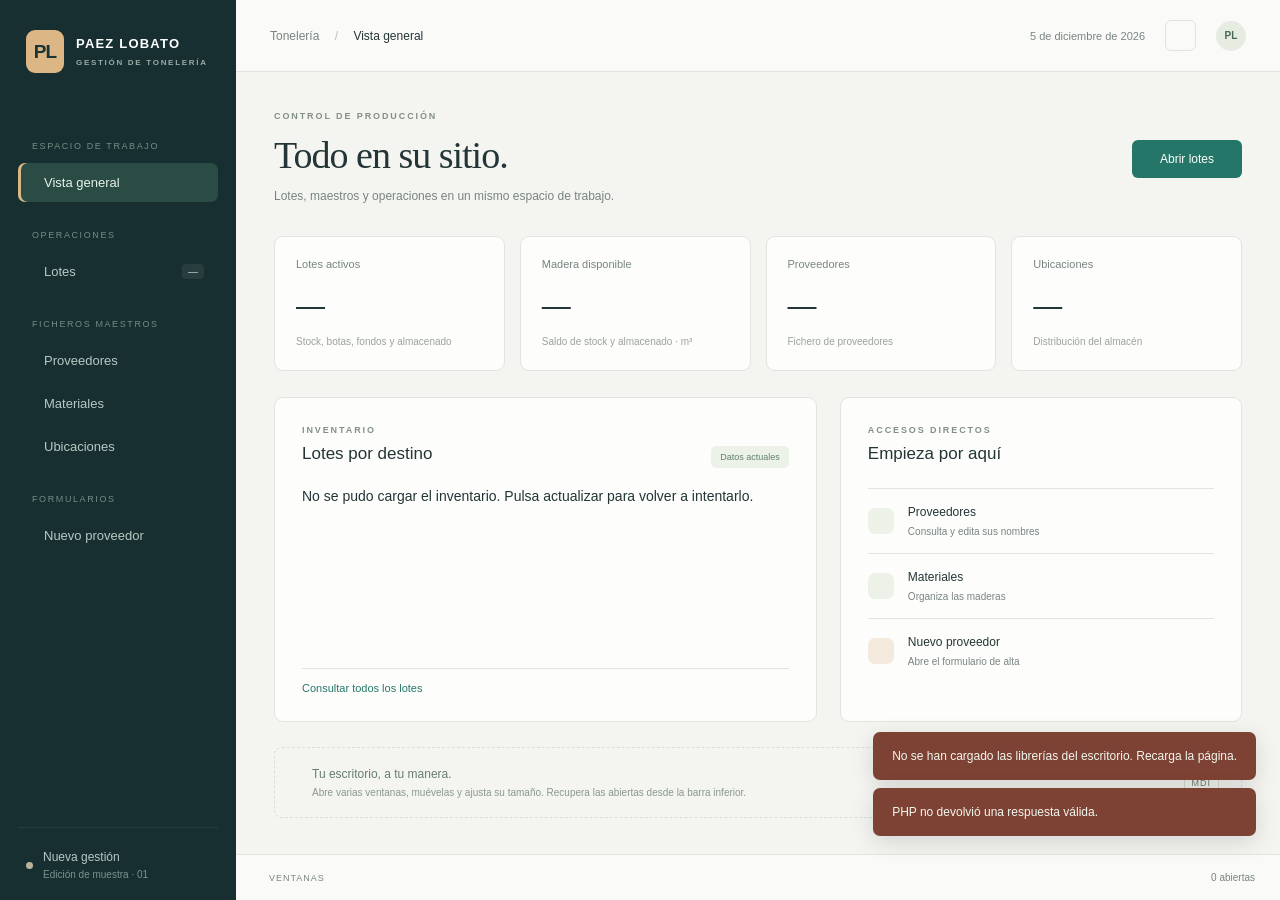
==== gestion/index.html @ 7768acf5 "reestructuracion" ====
<!doctype html>
<html lang="es">
<head>
  <meta charset="utf-8">
  <meta name="viewport" content="width=device-width, initial-scale=1">
  <title>Paez Lobato · Gestión</title>
  <link rel="icon" href="../imagenes/iconos/tonel.png">
  <link rel="stylesheet" href="../static/font/bootstrap-icons.css">
  <link rel="stylesheet" href="../static/css/tabulator.min.css">
  <link rel="stylesheet" href="vendor/jspanel.css">
  <link rel="stylesheet" href="css/gestion.css?v=20261013a">
  <script defer src="../static/js/tabulator.min.js"></script>
  <script defer src="vendor/jspanel.js"></script>
  <script defer src="js/gestion.js?v=20261013a"></script>
</head>
<body>
  <aside class="sidebar" aria-label="Menú de gestión">
    <a class="brand" href="./"><span class="brand-mark">PL</span><span>PAEZ LOBATO<small>GESTIÓN DE TONELERÍA</small></span></a>
    <div class="nav-label">ESPACIO DE TRABAJO</div>
    <button class="nav-item active" data-home><i class="bi bi-grid-1x2"></i> Vista general</button>
    <div class="nav-label">OPERACIONES</div>
    <button class="nav-item" data-table="lotes"><i class="bi bi-box-seam"></i> Lotes <span class="nav-badge" id="nav-lotes">—</span></button>
    <div class="nav-label">FICHEROS MAESTROS</div>
    <button class="nav-item" data-table="proveedores"><i class="bi bi-buildings"></i> Proveedores</button>
    <button class="nav-item" data-table="materiales"><i class="bi bi-layers"></i> Materiales</button>
    <button class="nav-item" data-table="ubicaciones"><i class="bi bi-geo-alt"></i> Ubicaciones</button>
    <div class="nav-label">FORMULARIOS</div>
    <button class="nav-item" data-form="proveedor"><i class="bi bi-plus-circle"></i> Nuevo proveedor</button>
    <div class="sidebar-bottom"><span class="connection-dot"></span><span>Nueva gestión<small>Edición de muestra · 01</small></span><a href="../gestion.html" title="Abrir gestión anterior" aria-label="Abrir gestión anterior"><i class="bi bi-box-arrow-up-right"></i></a></div>
  </aside>
  <div class="app-shell">
    <header class="topbar">
      <div class="breadcrumb">Tonelería <span>/</span> <strong id="current-title">Vista general</strong></div>
      <div class="top-actions"><span id="today"></span><button id="refresh-home" class="icon-button" title="Actualizar resumen" aria-label="Actualizar resumen"><i class="bi bi-arrow-clockwise"></i></button><span class="avatar">PL</span></div>
    </header>
    <main id="desktop" aria-label="Escritorio de gestión">
      <div class="overview">
        <div class="page-heading"><div><div class="eyebrow">CONTROL DE PRODUCCIÓN</div><h1>Todo en su sitio.</h1><p>Lotes, maestros y operaciones en un mismo espacio de trabajo.</p></div><button class="primary-button" data-table="lotes"><i class="bi bi-box-seam"></i> Abrir lotes <i class="bi bi-arrow-up-right"></i></button></div>
        <div class="stats">
          <article class="stat"><div><span>Lotes activos</span><i class="bi bi-box-seam"></i></div><strong id="stat-lotes">—</strong><small>Stock, botas, fondos y almacenado</small></article>
          <article class="stat"><div><span>Madera disponible</span><i class="bi bi-stack"></i></div><strong id="stat-volumen">—</strong><small>Saldo de stock y almacenado · m³</small></article>
          <article class="stat"><div><span>Proveedores</span><i class="bi bi-buildings"></i></div><strong id="stat-proveedores">—</strong><small>Fichero de proveedores</small></article>
          <article class="stat"><div><span>Ubicaciones</span><i class="bi bi-geo-alt"></i></div><strong id="stat-ubicaciones">—</strong><small>Distribución del almacén</small></article>
        </div>
        <div class="overview-grid">
          <section class="overview-card"><div class="card-heading"><div><div class="eyebrow">INVENTARIO</div><h2>Lotes por destino</h2></div><span class="small-badge">Datos actuales</span></div><div id="distribution" class="distribution"><p class="muted">Cargando inventario…</p></div><button class="text-button" data-table="lotes">Consultar todos los lotes <i class="bi bi-arrow-right"></i></button></section>
          <section class="overview-card shortcuts"><div class="eyebrow">ACCESOS DIRECTOS</div><h2>Empieza por aquí</h2><button data-table="proveedores"><span class="shortcut-icon"><i class="bi bi-buildings"></i></span><span><strong>Proveedores</strong><small>Consulta y edita sus nombres</small></span><i class="bi bi-arrow-up-right"></i></button><button data-table="materiales"><span class="shortcut-icon"><i class="bi bi-layers"></i></span><span><strong>Materiales</strong><small>Organiza las maderas</small></span><i class="bi bi-arrow-up-right"></i></button><button data-form="proveedor"><span class="shortcut-icon orange"><i class="bi bi-plus-lg"></i></span><span><strong>Nuevo proveedor</strong><small>Abre el formulario de alta</small></span><i class="bi bi-arrow-up-right"></i></button></section>
        </div>
        <div class="workspace-hint"><i class="bi bi-window-stack"></i><span>Tu escritorio, a tu manera.<small>Abre varias ventanas, muévelas y ajusta su tamaño. Recupera las abiertas desde la barra inferior.</small></span><span class="hint-key">MDI</span></div>
      </div>
    </main>
    <footer class="taskbar"><span class="taskbar-label"><i class="bi bi-window-stack"></i> VENTANAS</span><div id="window-tabs"></div><span id="window-count">0 abiertas</span></footer>
  </div>
  <div id="notifications" role="status" aria-live="polite"></div>
</body>
</html>
---- gestion/vendor/jspanel.css ----
/**
 * jsPanel - A JavaScript library to create highly configurable multifunctional floating panels that can also be used as modal, tooltip, hint or contextmenu
 * @version v4.16.1
 * @homepage https://jspanel.de/
 * @license MIT
 * @author Stefan Sträßer - info@jspanel.de
 * @author of dialog extension: Michael Daumling - michael@terrapinlogo.com
 * @github https://github.com/Flyer53/jsPanel4.git
 */
.jsPanel {
  border: 0;
  box-sizing: border-box;
  vertical-align: baseline;
  font-family: Roboto, "Open Sans", Lato, "Helvetica Neue", Arial, sans-serif;
  font-weight: normal;
  display: flex;
  flex-direction: column;
  opacity: 0;
  overflow: visible;
  position: absolute;
  /* top: 0  do not remove, otherwise panel is at the very bottom of the page -> results in vertical scrollbars -> positioning at right incorrect */
  z-index: 100;
}

.jsPanel-hdr {
  border: 0;
  box-sizing: border-box;
  vertical-align: baseline;
  font-family: Roboto, "Open Sans", Lato, "Helvetica Neue", Arial, sans-serif;
  font-weight: normal;
  display: flex;
  flex-direction: column;
  line-height: normal;
}

.jsPanel-content {
  border: 0;
  box-sizing: border-box;
  vertical-align: baseline;
  font-family: Roboto, "Open Sans", Lato, "Helvetica Neue", Arial, sans-serif;
  font-weight: normal;
  background: #ffffff;
  color: #000000;
  font-size: 1rem;
  position: relative;
  overflow-x: hidden;
  overflow-y: auto;
  flex-grow: 1;
}
.jsPanel-content pre {
  color: inherit;
}

.jsPanel-ftr {
  flex-direction: row;
  justify-content: flex-end;
  flex-wrap: nowrap;
  align-items: center;
  display: none;
  box-sizing: border-box;
  font-size: 1rem;
  height: auto;
  background: #f5f5f5;
  font-weight: normal;
  color: black;
  overflow: hidden;
}

.jsPanel-ftr.active {
  display: flex;
  flex-shrink: 0;
  margin: 0;
  padding: 3px 8px;
}

.jsPanel-hdr.jsPanel-hdr-dark .jsPanel-btn:hover {
  background-color: rgba(255, 255, 255, 0.4);
}

.jsPanel-hdr.jsPanel-hdr-light .jsPanel-btn:hover {
  background-color: rgba(0, 0, 0, 0.15);
}

.jsPanel-hdr-toolbar {
  font-size: 1rem;
}

.jsPanel-headerbar {
  box-sizing: border-box;
  display: flex;
  flex-direction: row;
  flex-wrap: nowrap;
  align-items: center;
}
.jsPanel-headerbar img {
  vertical-align: middle;
  max-height: 38px;
}

.jsPanel-titlebar {
  display: flex;
  align-items: center;
  font-size: 1rem;
  flex: 1 1 0;
  cursor: move;
  height: 100%;
  overflow: hidden;
  user-select: none;
}
.jsPanel-titlebar .jsPanel-title {
  white-space: nowrap;
  overflow: hidden;
  text-overflow: ellipsis;
  font-variant: small-caps;
  font-weight: normal;
  margin: 0 5px 0 8px;
  min-width: 0;
}

.jsPanel-titlebar.jsPanel-rtl {
  flex-direction: row-reverse;
}

.jsPanel-controlbar {
  display: flex;
  align-items: center;
  align-self: start;
  touch-action: none;
  margin: 3px;
}
.jsPanel-controlbar .jsPanel-btn {
  cursor: pointer;
  touch-action: none;
  border-radius: 3px;
  border: 0;
  padding: 0;
  margin: 0;
  background-color: transparent;
  box-shadow: none;
}
.jsPanel-controlbar .jsPanel-btn svg.jsPanel-icon, .jsPanel-controlbar .jsPanel-btn span, .jsPanel-controlbar .jsPanel-btn i {
  vertical-align: middle;
}
.jsPanel-controlbar .jsPanel-btn span.glyphicon {
  padding: 0 2px;
}
.jsPanel-controlbar .jsPanel-btn svg.svg-inline--fa {
  margin: 2px 3px;
}
.jsPanel-controlbar .jsPanel-btn-normalize {
  display: none;
}
.jsPanel-controlbar .jsPanel-btn.jsPanel-btn-xl svg:not(.svg-inline--fa), .jsPanel-controlbar .jsPanel-btn.jsPanel-btn-xl span:not(.material-icons) {
  width: 2rem;
  height: 2rem;
  margin: 2px 3px;
}
.jsPanel-controlbar .jsPanel-btn.jsPanel-btn-xl .svg-inline--fa {
  font-size: 2rem;
}
.jsPanel-controlbar .jsPanel-btn.jsPanel-btn-xl span.material-icons {
  font-size: 2.2rem;
}
.jsPanel-controlbar .jsPanel-btn.jsPanel-btn-xl span[class^=fa] {
  width: auto;
  height: auto;
  font-size: 2rem;
  margin: 0 4px;
}
.jsPanel-controlbar .jsPanel-btn.jsPanel-btn-lg svg:not(.svg-inline--fa), .jsPanel-controlbar .jsPanel-btn.jsPanel-btn-lg span:not(.material-icons) {
  width: 1.75rem;
  height: 1.75rem;
  margin: 2px 3px;
}
.jsPanel-controlbar .jsPanel-btn.jsPanel-btn-lg .svg-inline--fa {
  font-size: 1.75rem;
}
.jsPanel-controlbar .jsPanel-btn.jsPanel-btn-lg span.material-icons {
  font-size: 1.9rem;
}
.jsPanel-controlbar .jsPanel-btn.jsPanel-btn-lg span[class^=fa] {
  width: auto;
  height: auto;
  font-size: 1.75rem;
}
.jsPanel-controlbar .jsPanel-btn.jsPanel-btn-md svg:not(.svg-inline--fa), .jsPanel-controlbar .jsPanel-btn.jsPanel-btn-md span:not(.material-icons) {
  width: 1.5rem;
  height: 1.5rem;
  margin: 2px 3px;
}
.jsPanel-controlbar .jsPanel-btn.jsPanel-btn-md .svg-inline--fa {
  font-size: 1.5rem;
}
.jsPanel-controlbar .jsPanel-btn.jsPanel-btn-md span.material-icons {
  font-size: 1.6rem;
}
.jsPanel-controlbar .jsPanel-btn.jsPanel-btn-md span[class^=fa] {
  width: auto;
  height: auto;
  font-size: 1.5rem;
}
.jsPanel-controlbar .jsPanel-btn.jsPanel-btn-sm svg:not(.svg-inline--fa), .jsPanel-controlbar .jsPanel-btn.jsPanel-btn-sm span:not(.material-icons) {
  width: 1.25rem;
  height: 1.25rem;
  margin: 2px 3px;
}
.jsPanel-controlbar .jsPanel-btn.jsPanel-btn-sm .svg-inline--fa {
  font-size: 1.25rem;
}
.jsPanel-controlbar .jsPanel-btn.jsPanel-btn-sm span.material-icons {
  font-size: 1.3rem;
}
.jsPanel-controlbar .jsPanel-btn.jsPanel-btn-sm span[class^=fa] {
  width: auto;
  height: auto;
  font-size: 1.25rem;
}
.jsPanel-controlbar .jsPanel-btn.jsPanel-btn-xs svg:not(.svg-inline--fa), .jsPanel-controlbar .jsPanel-btn.jsPanel-btn-xs span:not(.material-icons) {
  width: 1rem;
  height: 1rem;
  margin: 1px 3px;
}
.jsPanel-controlbar .jsPanel-btn.jsPanel-btn-xs .svg-inline--fa {
  font-size: 1rem;
}
.jsPanel-controlbar .jsPanel-btn.jsPanel-btn-xs span.material-icons {
  font-size: 1rem;
}
.jsPanel-controlbar .jsPanel-btn.jsPanel-btn-xs span[class^=fa] {
  width: auto;
  height: auto;
  font-size: 1rem;
}

.jsPanel-hdr-toolbar {
  display: none;
  width: auto;
  height: auto;
}

.jsPanel-hdr-toolbar.active {
  box-sizing: border-box;
  display: flex;
  flex-direction: row;
  flex-wrap: nowrap;
  align-items: center;
  padding: 3px 8px;
}

/* styles for panels using option.rtl */
.jsPanel-titlebar .jsPanel-title[dir=rtl] {
  margin: 0 8px 0 5px;
}

.jsPanel-hdr-toolbar[dir=rtl].active {
  padding: 0 8px 0 8px;
}

.jsPanel-content[dir=rtl] {
  text-align: right;
}

.jsPanel-ftr[dir=rtl] {
  flex-direction: row;
}

/* container that takes the minified jsPanels */
#jsPanel-replacement-container, .jsPanel-minimized-box, .jsPanel-minimized-container {
  display: flex;
  flex-flow: row wrap-reverse;
  background: transparent none repeat scroll 0 0;
  bottom: 0;
  height: auto;
  left: 0;
  position: fixed;
  width: auto;
  z-index: 9998;
}

.jsPanel-replacement {
  font-family: Roboto, "Open Sans", Lato, "Helvetica Neue", Arial, sans-serif;
  display: flex;
  align-items: center;
  width: 200px;
  height: 34px;
  margin: 1px 1px 0 0;
  z-index: 9999;
}
.jsPanel-replacement .jsPanel-hdr {
  flex-grow: 1;
  min-width: 0;
  padding: 0;
  height: 34px;
  overflow: hidden;
}
.jsPanel-replacement .jsPanel-hdr .jsPanel-headerlogo {
  max-width: 50%;
  overflow: hidden;
}
.jsPanel-replacement .jsPanel-hdr .jsPanel-headerlogo img {
  max-width: 100px;
  max-height: 34px;
}
.jsPanel-replacement .jsPanel-titlebar {
  cursor: default;
  min-width: 0;
}
.jsPanel-replacement .jsPanel-btn.jsPanel-btn-normalize {
  display: block;
}

.jsPanel-minimized-box, .jsPanel-minimized-container {
  position: absolute;
  width: 100%;
  overflow: hidden;
}

/* helper classes to make .jsPanel-content a flex box */
.flexOne {
  display: flex;
  flex-flow: row wrap;
}

/* css for resizeit handles -------------- */
.jsPanel-resizeit-handle {
  display: block;
  font-size: 0.1px;
  position: absolute;
  touch-action: none;
}

.jsPanel-resizeit-handle.jsPanel-resizeit-n {
  cursor: n-resize;
  height: 12px;
  left: 9px;
  top: -5px;
  width: calc(100% - 18px);
}

.jsPanel-resizeit-handle.jsPanel-resizeit-e {
  cursor: e-resize;
  height: calc(100% - 18px);
  right: -9px;
  top: 9px;
  width: 12px;
}

.jsPanel-resizeit-handle.jsPanel-resizeit-s {
  bottom: -9px;
  cursor: s-resize;
  height: 12px;
  left: 9px;
  width: calc(100% - 18px);
}

.jsPanel-resizeit-handle.jsPanel-resizeit-w {
  cursor: w-resize;
  height: calc(100% - 18px);
  left: -9px;
  top: 9px;
  width: 12px;
}

.jsPanel-resizeit-handle.jsPanel-resizeit-ne {
  cursor: ne-resize;
  height: 18px;
  right: -9px;
  top: -9px;
  width: 18px;
}

.jsPanel-resizeit-handle.jsPanel-resizeit-se {
  bottom: -9px;
  cursor: se-resize;
  height: 18px;
  right: -9px;
  width: 18px;
}

.jsPanel-resizeit-handle.jsPanel-resizeit-sw {
  bottom: -9px;
  cursor: sw-resize;
  height: 18px;
  left: -9px;
  width: 18px;
}

.jsPanel-resizeit-handle.jsPanel-resizeit-nw {
  cursor: nw-resize;
  height: 18px;
  left: -9px;
  top: -9px;
  width: 18px;
}

.jsPanel-drag-overlay {
  width: 100%;
  height: 100%;
  position: absolute;
  left: 0;
  top: 0;
}

/* Error panel ----------------- */
.jsPanel-error .jsPanel-content {
  border: 0 !important;
  padding-top: 0 !important;
  font-size: 0.9rem;
  text-align: center;
}
.jsPanel-error .jsPanel-content p {
  margin: 0 0 10px 0;
}
.jsPanel-error .jsPanel-content mark {
  background: lavender;
  border-radius: 0.33rem;
  padding: 0 8px;
  font-family: monospace;
}
.jsPanel-error .jsPanel-content .jsPanel-error-content-separator {
  width: 100%;
  height: 1px;
  background-image: linear-gradient(90deg, rgb(255, 255, 255) 0%, rebeccapurple 50%, rgb(255, 255, 255) 100%);
  margin-bottom: 10px;
}

/* box-shadows -------------------------------------------------------- */
.jsPanel-depth-1 {
  box-shadow: 0 3px 6px rgba(0, 0, 0, 0.16), 0 3px 6px rgba(0, 0, 0, 0.23);
}

.jsPanel-depth-2 {
  box-shadow: 0 10px 20px rgba(0, 0, 0, 0.19), 0 6px 6px rgba(0, 0, 0, 0.23);
}

.jsPanel-depth-3 {
  box-shadow: 0 14px 28px rgba(0, 0, 0, 0.25), 0 10px 10px rgba(0, 0, 0, 0.22);
}

.jsPanel-depth-4 {
  box-shadow: 0 19px 38px rgba(0, 0, 0, 0.3), 0 15px 12px rgba(0, 0, 0, 0.22);
}

.jsPanel-depth-5 {
  box-shadow: 0 24px 48px rgba(0, 0, 0, 0.3), 0 20px 14px rgba(0, 0, 0, 0.22);
}

/* snap sensitive areas ------------------------------------------------ */
.jsPanel-snap-area {
  position: fixed;
  background: black;
  opacity: 0.2;
  border: 1px solid silver;
  box-shadow: 0 14px 28px rgba(0, 0, 0, 0.5), 0 10px 10px rgba(0, 0, 0, 0.5);
  z-index: 9999;
}

.jsPanel-snap-area-lt, .jsPanel-snap-area-lc, .jsPanel-snap-area-lb, .jsPanel-snap-area-left-top, .jsPanel-snap-area-left-center, .jsPanel-snap-area-left-bottom {
  left: 0;
}

.jsPanel-snap-area-ct, .jsPanel-snap-area-cb {
  left: 37.5%;
}

.jsPanel-snap-area-rt, .jsPanel-snap-area-rc, .jsPanel-snap-area-rb, .jsPanel-snap-area-right-top, .jsPanel-snap-area-right-center, .jsPanel-snap-area-right-bottom {
  right: 0;
}

.jsPanel-snap-area-lt, .jsPanel-snap-area-ct, .jsPanel-snap-area-rt, .jsPanel-snap-area-left-top, .jsPanel-snap-area-center-top, .jsPanel-snap-area-right-top {
  top: 0;
}

.jsPanel-snap-area-lc, .jsPanel-snap-area-rc {
  top: 37.5%;
}

.jsPanel-snap-area-lb, .jsPanel-snap-area-cb, .jsPanel-snap-area-rb, .jsPanel-snap-area-left-bottom, .jsPanel-snap-area-center-bottom, .jsPanel-snap-area-right-bottom {
  bottom: 0;
}

.jsPanel-snap-area-ct, .jsPanel-snap-area-cb {
  width: 25%;
}

.jsPanel-snap-area-lc, .jsPanel-snap-area-rc {
  height: 25%;
}

.jsPanel-snap-area-lt, .jsPanel-snap-area-left-top {
  border-bottom-right-radius: 100%;
}

.jsPanel-snap-area-rt, .jsPanel-snap-area-right-top {
  border-bottom-left-radius: 100%;
}

.jsPanel-snap-area-rb, .jsPanel-snap-area-right-bottom {
  border-top-left-radius: 100%;
}

.jsPanel-snap-area-lb, .jsPanel-snap-area-left-bottom {
  border-top-right-radius: 100%;
}

/* tooltip and tooltip connectors */
.jsPanel-connector-left-top-corner,
.jsPanel-connector-right-top-corner,
.jsPanel-connector-left-bottom-corner,
.jsPanel-connector-right-bottom-corner {
  width: 12px;
  height: 12px;
  position: absolute;
  border-radius: 50%;
}

.jsPanel-connector-left-top-corner {
  left: calc(100% - 6px);
  top: calc(100% - 6px);
}

.jsPanel-connector-right-top-corner {
  left: -6px;
  top: calc(100% - 6px);
}

.jsPanel-connector-right-bottom-corner {
  left: -6px;
  top: -6px;
}

.jsPanel-connector-left-bottom-corner {
  left: calc(100% - 6px);
  top: -6px;
}

.jsPanel-connector-top,
.jsPanel-connector-topleft,
.jsPanel-connector-topright,
.jsPanel-connector-bottom,
.jsPanel-connector-bottomleft,
.jsPanel-connector-bottomright,
.jsPanel-connector-left,
.jsPanel-connector-lefttop,
.jsPanel-connector-leftbottom,
.jsPanel-connector-right,
.jsPanel-connector-righttop,
.jsPanel-connector-rightbottom {
  width: 0;
  height: 0;
  position: absolute;
  border: 12px solid transparent;
}

.jsPanel-connector-top,
.jsPanel-connector-topleft,
.jsPanel-connector-topright {
  top: 100%;
  border-bottom-width: 0;
}

.jsPanel-connector-top {
  left: calc(50% - 12px);
}

.jsPanel-connector-topleft {
  left: 0px;
}

.jsPanel-connector-topright {
  left: calc(100% - 24px);
}

.jsPanel-connector-bottom,
.jsPanel-connector-bottomleft,
.jsPanel-connector-bottomright {
  top: -12px;
  border-top-width: 0;
}

.jsPanel-connector-bottom {
  left: calc(50% - 12px);
}

.jsPanel-connector-bottomleft {
  left: 0px;
}

.jsPanel-connector-bottomright {
  left: calc(100% - 24px);
}

.jsPanel-connector-left,
.jsPanel-connector-lefttop,
.jsPanel-connector-leftbottom {
  left: 100%;
  border-right-width: 0;
}

.jsPanel-connector-left {
  top: calc(50% - 12px);
}

.jsPanel-connector-lefttop {
  top: 0px;
}

.jsPanel-connector-leftbottom {
  top: calc(100% - 24px);
}

.jsPanel-connector-right,
.jsPanel-connector-righttop,
.jsPanel-connector-rightbottom {
  left: -12px;
  border-left-width: 0;
}

.jsPanel-connector-right {
  top: calc(50% - 12px);
}

.jsPanel-connector-righttop {
  top: 0px;
}

.jsPanel-connector-rightbottom {
  top: calc(100% - 24px);
}

/* IE11 CSS styles go here */
@media all and (-ms-high-contrast: none), (-ms-high-contrast: active) {
  .jsPanel-replacement .jsPanel-titlebar {
    max-width: 105px;
  }
}
/* XXXXXXXXXXXXXXXXXXXXXXX */
/* css3 animations */
@keyframes jsPanelFadeIn {
  from {
    opacity: 0;
  }
  to {
    opacity: 1;
  }
}
.jsPanelFadeIn {
  opacity: 0;
  animation: jsPanelFadeIn ease-in 1;
  animation-fill-mode: forwards;
  animation-duration: 600ms;
}

@keyframes jsPanelFadeOut {
  from {
    opacity: 1;
  }
  to {
    opacity: 0;
  }
}
.jsPanelFadeOut {
  animation: jsPanelFadeOut ease-in 1;
  animation-fill-mode: forwards;
  animation-duration: 600ms;
}

@keyframes modalBackdropFadeIn {
  from {
    opacity: 0;
  }
  to {
    opacity: 0.65;
  }
}
.jsPanel-modal-backdrop {
  animation: modalBackdropFadeIn ease-in 1;
  animation-fill-mode: forwards;
  animation-duration: 750ms;
  background: rgb(0, 0, 0);
  position: fixed;
  top: 0;
  left: 0;
  width: 100%;
  height: 100%;
}

@keyframes modalBackdropFadeOut {
  from {
    opacity: 0.65;
  }
  to {
    opacity: 0;
  }
}
.jsPanel-modal-backdrop-out {
  animation: modalBackdropFadeOut ease-in 1;
  animation-fill-mode: forwards;
  animation-duration: 400ms;
}

.jsPanel-modal-backdrop-multi {
  background: rgba(0, 0, 0, 0.15);
}

.jsPanel-content .jsPanel-iframe-overlay {
  position: absolute;
  top: 0;
  width: 100%;
  height: 100%;
  background: transparent;
}

.jsPanel-addCloseCtrl {
  position: absolute;
  top: 0;
  right: 0;
  width: 0.8rem;
  height: 0.8rem;
  margin: 2px;
  cursor: pointer;
  line-height: 0.8rem;
  padding: 0;
  z-index: 100;
  border: 0;
  background-color: transparent;
}

.jsPanel-addCloseCtrl.rtl {
  right: unset;
  left: 0;
}

.jsPanel-progressbar {
  position: relative;
  width: 100%;
  height: 0;
  overflow: hidden;
}
.jsPanel-progressbar .jsPanel-progressbar-slider {
  position: absolute;
  width: 0;
  height: 3px;
  background: lightgray;
  right: 0;
}

.jsPanel-progressbar.active {
  height: 3px;
}

@keyframes progressbar {
  from {
    width: 0;
  }
  to {
    width: 100%;
  }
}
.jsPanel-content.jsPanel-content-noheader {
  border: none !important;
}

body {
  -ms-overflow-style: scrollbar;
}

/*# sourceMappingURL=jspanel.css.map */
---- gestion/css/gestion.css ----
:root{--ink:#233536;--muted:#788482;--accent:#247668;--paper:#f4f5f1;--line:#e0e5df;--sidebar:#172f30;font-family:Inter,'Segoe UI',Arial,sans-serif;color:var(--ink);background:var(--paper);font-size:14px}
*{box-sizing:border-box}body{margin:0;display:flex;height:100vh;height:100dvh;overflow:hidden}button,input{font:inherit}button,a{-webkit-tap-highlight-color:transparent}button{cursor:pointer}button:disabled{cursor:wait;opacity:.55}button:focus-visible,a:focus-visible{outline:3px solid #e5a567;outline-offset:3px}a{color:inherit;text-decoration:none}.sidebar{width:236px;flex-shrink:0;background:var(--sidebar);color:#b7c9c5;padding:30px 18px 20px;display:flex;flex-direction:column}.brand{display:flex;align-items:center;gap:12px;color:#fff;font-size:13px;font-weight:700;letter-spacing:1.2px;margin-bottom:42px;padding:0 8px}.brand-mark{display:grid;place-items:center;background:#dcb685;color:#193536;border-radius:9px;width:38px;height:43px;letter-spacing:-1px;font-size:19px}.brand small{display:block;font-size:8px;letter-spacing:1.7px;margin-top:7px;color:#97ada7}.nav-label{font-size:9px;letter-spacing:1.6px;color:#718f86;padding:0 14px;margin:26px 0 10px}.nav-item{border:0;background:transparent;color:inherit;display:flex;align-items:center;gap:12px;text-align:left;width:100%;padding:12px 14px;border-radius:7px;margin:2px 0;font-size:13px}.nav-item i{font-size:17px}.nav-item:hover{background:#244241;color:#fff}.nav-item.active{background:#2a4c45;color:#e6f3e9;box-shadow:inset 3px 0 #dab886}.nav-badge{margin-left:auto;background:#ffffff12;padding:2px 6px;border-radius:4px;font-size:10px}.sidebar-bottom{border-top:1px solid #ffffff12;margin-top:auto;padding:22px 8px 0;display:flex;align-items:center;gap:10px;font-size:12px}.sidebar-bottom small{display:block;color:#78958c;font-size:10px;margin-top:5px}.sidebar-bottom a{margin-left:auto}.connection-dot{width:7px;height:7px;border-radius:50%;background:#b9b59b}.app-shell{flex:1;min-width:0;display:flex;flex-direction:column}.topbar{height:72px;flex-shrink:0;border-bottom:1px solid var(--line);background:#fafbf8;display:flex;align-items:center;justify-content:space-between;padding:0 34px}.breadcrumb{font-size:12px;color:var(--muted)}.breadcrumb span{padding:0 12px;color:#b6bfba}.breadcrumb strong{color:var(--ink);font-weight:500}.top-actions{display:flex;gap:20px;align-items:center;color:var(--muted);font-size:11px}.icon-button{background:transparent;border:1px solid var(--line);border-radius:6px;color:var(--ink);width:31px;height:31px}.avatar{border-radius:50%;background:#e6ece2;width:30px;height:30px;display:grid;place-items:center;font-size:10px;font-weight:600;color:#496956}#desktop{position:relative;flex:1;min-height:0;overflow:hidden}.overview{height:100%;overflow:auto;padding:39px 38px}.page-heading{display:flex;align-items:center;justify-content:space-between;gap:20px;margin-bottom:30px}.eyebrow{font-size:9px;letter-spacing:1.9px;font-weight:700;color:#839185}h1{font-family:Georgia,'Times New Roman',serif;font-size:38px;letter-spacing:-1px;font-weight:400;margin:12px 0 10px}p{line-height:1.6}.page-heading p{margin:0;color:var(--muted);font-size:12px}.primary-button{display:inline-flex;align-items:center;justify-content:center;gap:12px;background:var(--accent);color:white;border:0;border-radius:6px;padding:12px 16px;font-size:12px}.primary-button:hover{background:#195d50}.stats{display:grid;grid-template-columns:repeat(4,minmax(0,1fr));gap:15px;margin-bottom:26px}.stat{border:1px solid var(--line);border-radius:9px;background:#fdfefb;padding:21px}.stat>div{display:flex;justify-content:space-between;gap:12px;color:var(--muted);font-size:11px}.stat>div i{font-size:16px;color:#9aa995}.stat>strong{display:block;font-size:29px;letter-spacing:-1px;font-weight:500;margin:20px 0 9px}.stat>small{font-size:10px;color:#9aa399;line-height:1.5}.overview-grid{display:grid;grid-template-columns:1.35fr 1fr;gap:23px}.overview-card{background:#fdfefb;border:1px solid var(--line);border-radius:9px;padding:27px}.card-heading{display:flex;align-items:center;justify-content:space-between;gap:15px}h2{font-size:17px;font-weight:500;margin:9px 0 24px}.small-badge{font-size:9px;white-space:nowrap;color:#5f806e;background:#edf2e9;padding:6px 9px;border-radius:5px}.distribution{min-height:180px}.distribution-row{margin-bottom:19px}.distribution-label{display:flex;justify-content:space-between;font-size:11px;margin-bottom:9px}.distribution-label span:last-child{color:var(--muted)}.bar-track{height:6px;background:#f0f2eb;border-radius:8px;overflow:hidden}.bar-fill{height:100%;border-radius:8px;background:#497969}.bar-fill[data-type="BOTAS"]{background:#d2b188}.bar-fill[data-type="FONDOS"]{background:#8b9fa2}.bar-fill[data-type="ALMACENADO"]{background:#b4bf8d}.text-button{border:0;background:none;color:var(--accent);font-size:11px;display:flex;justify-content:space-between;width:100%;padding:13px 0 0;border-top:1px solid var(--line)}.shortcuts>button{display:flex;align-items:center;gap:14px;width:100%;text-align:left;background:none;border:0;padding:16px 0;border-top:1px solid var(--line);color:var(--ink)}.shortcuts>button:hover{color:var(--accent)}.shortcut-icon{background:#edf2e9;border-radius:7px;padding:13px;color:#678672;font-size:18px}.shortcut-icon.orange{background:#f4e9dd;color:#b98b59}.shortcuts strong{display:block;font-size:12px;font-weight:500}.shortcuts small{display:block;font-size:10px;color:var(--muted);margin-top:7px}.shortcuts>button>i{margin-left:auto;font-size:12px;color:var(--muted)}.workspace-hint{display:flex;align-items:center;gap:15px;margin-top:25px;padding:19px 22px;border:1px dashed #d8dfd4;border-radius:8px;font-size:12px;color:#687d6d}.workspace-hint>i{font-size:24px;color:#a4b69d}.workspace-hint small{display:block;font-size:10px;color:#8b988b;margin-top:6px}.hint-key{margin-left:auto;font-size:9px;letter-spacing:1px;border:1px solid #d4dccc;padding:5px 7px;border-radius:4px}.taskbar{height:46px;flex-shrink:0;background:#fafbf8;border-top:1px solid var(--line);display:flex;align-items:center;gap:16px;padding:0 25px}.taskbar-label{font-size:9px;letter-spacing:1px;display:flex;gap:8px;color:var(--muted)}#window-tabs{display:flex;gap:5px;flex:1;overflow:auto;align-items:center}#window-tabs button{white-space:nowrap;background:#edf1e9;border:1px solid transparent;padding:7px 12px;border-radius:5px;font-size:11px;color:#587465}#window-tabs button.active{background:#dce9df;border-color:#b7cfbd;color:#284d3e}#window-count{font-size:10px;color:var(--muted);white-space:nowrap}.jsPanel{border:1px solid #cad5ca!important;box-shadow:0 15px 60px #223a3226!important;overflow:hidden;border-radius:9px!important}.jsPanel-hdr{background:#f9fbf7!important;color:var(--ink)!important;border-bottom:1px solid var(--line);min-height:44px}.jsPanel-headerbar{padding:5px 10px}.jsPanel-title{font-size:12px!important;font-weight:600}.jsPanel-headerlogo{padding-right:10px;color:var(--accent)}.jsPanel-controlbar .jsPanel-btn{color:#678174!important;border:0!important;border-radius:4px}.jsPanel-controlbar .jsPanel-btn:hover{background:#e6eee3!important}.jsPanel-content{background:#fff!important;overflow:hidden!important;color:var(--ink)}.window-content{height:100%;min-height:0;display:flex;flex-direction:column}.window-toolbar{display:flex;align-items:center;gap:12px;padding:15px 18px;border-bottom:1px solid var(--line);background:#fff;flex-shrink:0}.search-input{font-size:12px;border:1px solid var(--line);border-radius:5px;padding:9px 12px;width:250px;min-width:0;background:#fbfcf9;color:var(--ink)}.window-toolbar .icon-button{margin-left:auto;flex-shrink:0}.table-hint{color:var(--muted);font-size:10px;line-height:1.5}.table-host{flex:1;min-height:0}.window-footer{height:33px;display:flex;align-items:center;justify-content:space-between;gap:15px;padding:0 18px;font-size:10px;color:var(--muted);border-top:1px solid var(--line);flex-shrink:0;background:#fafbf8}.tabulator{font-family:inherit;font-size:12px;border:0;background:white}.tabulator .tabulator-header{background:#f4f7f1;border-bottom:1px solid var(--line);color:#647366;font-size:10px;letter-spacing:.2px}.tabulator .tabulator-header .tabulator-col{background:transparent;border-right:0;padding:6px 2px}.tabulator-row{background:#fff;color:#344b40;min-height:39px}.tabulator-row.tabulator-row-even{background:#fafcf8}.tabulator-row .tabulator-cell{border-right:0;border-bottom:1px solid #edf1e9;padding:11px 12px}.tabulator-row .tabulator-cell.tabulator-editable:hover{background:#eaf3e7;cursor:text}.tabulator .tabulator-tableholder{background:#fff}.tabulator-cell.saving{opacity:.55;background:#f5ecda!important}.type-tag{display:inline-block;background:#edf2e8;border-radius:4px;color:#698266;font-size:9px;letter-spacing:.6px;padding:4px 6px}.type-tag[data-type="ALMACENADO"]{background:#f3eadb;color:#987d50}.negative{color:#ae5541}.provider-form{padding:27px;overflow:auto}.form-intro{display:flex;gap:15px;align-items:center;margin-bottom:26px}.form-intro h2{margin:0 0 5px}.form-intro p{margin:0;font-size:11px;color:var(--muted)}.provider-form label{display:block;font-size:12px;margin-bottom:9px}.provider-form input{width:100%;border:1px solid #d5ded2;padding:12px;border-radius:6px;font-size:13px;outline-color:var(--accent)}.provider-form .form-help{font-size:10px;color:var(--muted);margin:9px 0 26px}.provider-form .form-actions{display:flex;align-items:center;gap:15px}.form-status{font-size:11px;color:var(--accent)}#notifications{position:fixed;bottom:64px;right:24px;z-index:100000;display:flex;flex-direction:column;gap:8px;max-width:min(410px,calc(100vw - 35px))}.notification{background:#213e36;color:#f0f7ed;padding:15px 19px;box-shadow:0 6px 25px #0002;border-radius:7px;font-size:12px;line-height:1.5}.notification.error{background:#7e4235}.muted{color:var(--muted)}
@media(max-width:1100px){.sidebar{width:204px}.overview{padding:30px 24px}.stats{grid-template-columns:repeat(2,minmax(0,1fr))}.overview-grid{grid-template-columns:1fr}.topbar{padding:0 24px}.table-hint{display:none}}
@media(max-width:700px){.sidebar{width:66px;padding:20px 8px}.brand{padding:0;margin:0 auto 30px}.brand>span:last-child,.nav-label,.sidebar-bottom,.nav-badge{display:none}.nav-item{font-size:0;padding:13px 14px;margin-bottom:8px;gap:0}.nav-item i{font-size:21px}.topbar{height:58px;padding:0 16px}.top-actions #today{display:none}.overview{padding:25px 18px}.page-heading{align-items:flex-start;flex-direction:column}.page-heading h1{font-size:32px}.stat{padding:16px}.stat>strong{font-size:25px}.overview-card{padding:20px}.workspace-hint{padding:15px}.hint-key{display:none}.taskbar{padding:0 12px;gap:8px}.taskbar-label{font-size:0}.taskbar-label i{font-size:15px}#window-count{display:none}.window-toolbar{padding:10px;gap:7px}.search-input{width:100%}}
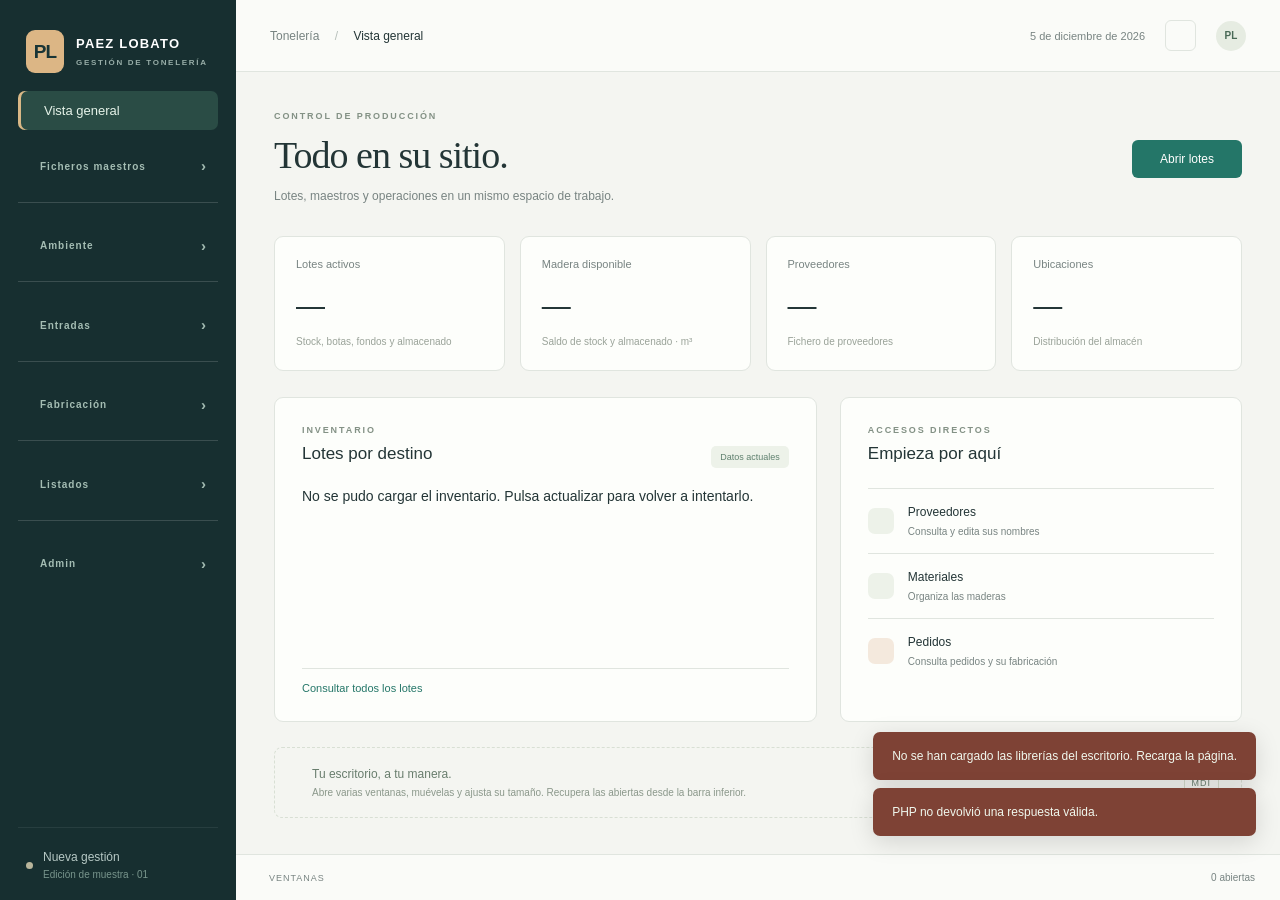
==== commit aa5477f0: "inicio gestion php" ====
--- a/gestion/index.html
+++ b/gestion/index.html
@@ -8,24 +8,126 @@
   <link rel="stylesheet" href="../static/font/bootstrap-icons.css">
   <link rel="stylesheet" href="../static/css/tabulator.min.css">
   <link rel="stylesheet" href="vendor/jspanel.css">
-  <link rel="stylesheet" href="css/gestion.css?v=20261013a">
+  <link rel="stylesheet" href="css/gestion.css?v=20261018d">
+  <link rel="stylesheet" href="css/modulos.css?v=20261018c">
+  <link rel="stylesheet" href="css/cuadrante-completo.css?v=20261019f">
+  <link rel="stylesheet" href="css/listados.css?v=20261019a">
+  <link rel="stylesheet" href="css/navegacion.css?v=20261019a">
   <script defer src="../static/js/tabulator.min.js"></script>
+  <script defer src="../static/js/xlsx.full.min.js"></script>
+  <script defer src="../static/js/jspdf.umd.min.js"></script>
+  <script defer src="../static/js/jspdf.plugin.autotable.min.js"></script>
   <script defer src="vendor/jspanel.js"></script>
-  <script defer src="js/gestion.js?v=20261013a"></script>
+  <script defer src="js/maestros.js?v=20261018d"></script>
+  <script defer src="js/gestion.js?v=20261019c"></script>
+  <script defer src="js/ui-datos.js?v=20261019e"></script>
+  <script defer src="js/maestros-catalogo.js?v=20261018a"></script>
+  <script defer src="js/pedidos.js?v=20261018a"></script>
+  <script defer src="js/fabricacion-semanal.js?v=20261018a"></script>
+  <script defer src="js/cuadrante-completo-modelo.js?v=20261018a"></script>
+  <script defer src="js/cuadrante-anchuras.js?v=20261019d"></script>
+  <script defer src="js/cuadrante-completo.js?v=20261019d"></script>
+  <script defer src="js/listados-exportar.js?v=20261019c"></script>
+  <script defer src="js/listados.js?v=20261019b"></script>
+  <link rel="stylesheet" href="css/operaciones.css?v=20261019e">
+  <script defer src="js/operaciones.js?v=20261019e"></script>
+  <script defer src="js/paneles.js?v=20261019e"></script>
+  <script defer src="js/archivos-entidad.js?v=20261019e"></script>
+  <script defer src="js/ambiente.js?v=20261019e"></script>
+  <script defer src="js/entradas.js?v=20261019e"></script>
+  <script defer src="js/lineas-entrada.js?v=20261019e"></script>
+  <script defer src="js/entradas-flejes.js?v=20261019e"></script>
+  <script defer src="js/analiticas.js?v=20261019e"></script>
+  <script defer src="js/palets.js?v=20261019e"></script>
+  <script defer src="js/productos.js?v=20261019e"></script>
+  <script defer src="js/trazabilidad-procesado.js?v=20261019e"></script>
+  <script defer src="js/trazabilidad-fabricacion.js?v=20261019e"></script>
+  <script defer src="js/trazabilidad-producto.js?v=20261019e"></script>
+  <script defer src="js/consumos.js?v=20261019e"></script>
+  <script defer src="js/consumos-producto.js?v=20261019g"></script>
+  <script defer src="js/cubicaje.js?v=20261019e"></script>
+  <script defer src="js/planificacion-entradas.js?v=20261019e"></script>
+  <script defer src="js/entradas-planificadas.js?v=20261019e"></script>
+  <script defer src="js/planificacion-pedidos.js?v=20261019e"></script>
+  <script defer src="js/documentos-envinados.js?v=20261019e"></script>
+  <script defer src="js/navegacion.js?v=20261019g"></script>
 </head>
 <body>
   <aside class="sidebar" aria-label="Menú de gestión">
     <a class="brand" href="./"><span class="brand-mark">PL</span><span>PAEZ LOBATO<small>GESTIÓN DE TONELERÍA</small></span></a>
-    <div class="nav-label">ESPACIO DE TRABAJO</div>
-    <button class="nav-item active" data-home><i class="bi bi-grid-1x2"></i> Vista general</button>
-    <div class="nav-label">OPERACIONES</div>
-    <button class="nav-item" data-table="lotes"><i class="bi bi-box-seam"></i> Lotes <span class="nav-badge" id="nav-lotes">—</span></button>
-    <div class="nav-label">FICHEROS MAESTROS</div>
-    <button class="nav-item" data-table="proveedores"><i class="bi bi-buildings"></i> Proveedores</button>
-    <button class="nav-item" data-table="materiales"><i class="bi bi-layers"></i> Materiales</button>
-    <button class="nav-item" data-table="ubicaciones"><i class="bi bi-geo-alt"></i> Ubicaciones</button>
-    <div class="nav-label">FORMULARIOS</div>
-    <button class="nav-item" data-form="proveedor"><i class="bi bi-plus-circle"></i> Nuevo proveedor</button>
+    <nav class="sidebar-nav" aria-label="Módulos de gestión">
+      <button class="nav-item active" data-home><i class="bi bi-grid-1x2"></i> Vista general</button>
+      <details>
+        <summary class="nav-category" title="Ficheros maestros"><i class="bi bi-folder2" aria-hidden="true"></i><span>Ficheros maestros</span></summary>
+        <button class="nav-item" data-table="proveedores"><i class="bi bi-buildings"></i> Proveedores</button>
+        <button class="nav-item" data-view="clientes"><i class="bi bi-person-vcard"></i> Clientes</button>
+        <hr class="nav-divider">
+        <button class="nav-item" data-view="instalaciones"><i class="bi bi-houses"></i> Instalaciones</button>
+        <button class="nav-item" data-table="ubicaciones"><i class="bi bi-geo-alt"></i> Ubicaciones</button>
+        <hr class="nav-divider">
+        <button class="nav-item" data-view="usuarios"><i class="bi bi-people"></i> Usuarios</button>
+        <button class="nav-item" data-view="roles"><i class="bi bi-person-badge"></i> Roles</button>
+        <button class="nav-item" data-view="puestos_trabajo"><i class="bi bi-person-workspace"></i> Puestos de trabajo</button>
+        <hr class="nav-divider">
+        <button class="nav-item" data-table="materiales"><i class="bi bi-layers"></i> Materiales</button>
+        <button class="nav-item" data-view="tostados"><i class="bi bi-fire"></i> Tostados</button>
+        <button class="nav-item" data-view="dias_festivos"><i class="bi bi-calendar-event"></i> Días festivos</button>
+        <hr class="nav-divider">
+        <button class="nav-item" data-view="archivos_subidos"><i class="bi bi-paperclip"></i> Archivos subidos</button>
+      </details>
+      <details>
+        <summary class="nav-category" title="Ambiente"><i class="bi bi-thermometer-half" aria-hidden="true"></i><span>Ambiente</span></summary>
+        <button class="nav-item" data-view="ambientes"><i class="bi bi-thermometer-half"></i> Ver ambiente</button>
+      </details>
+      <details>
+        <summary class="nav-category" title="Entradas"><i class="bi bi-box-arrow-in-down" aria-hidden="true"></i><span>Entradas</span></summary>
+        <button class="nav-item" data-view="planificacion_entradas"><i class="bi bi-calendar3"></i> Planificación de entradas</button>
+        <button class="nav-item" data-view="entradas"><i class="bi bi-bag-check"></i> Entradas</button>
+        <button class="nav-item" data-view="lineas_entrada"><i class="bi bi-list-check"></i> Líneas de entrada</button>
+        <button class="nav-item" data-view="entradas_flejes"><i class="bi bi-bounding-box-circles"></i> Entradas de flejes</button>
+        <hr class="nav-divider">
+        <button class="nav-item" data-table="lotes"><i class="bi bi-box-seam"></i> Lotes <span class="nav-badge" id="nav-lotes">—</span></button>
+        <button class="nav-item" data-view="cuadrantes"><i class="bi bi-calendar2-week"></i> Cuadrante</button>
+      </details>
+      <details>
+        <summary class="nav-category" title="Fabricación"><i class="bi bi-tools" aria-hidden="true"></i><span>Fabricación</span></summary>
+        <button class="nav-item" data-view="planificacion_pedidos"><i class="bi bi-diagram-3"></i> Planificación de pedidos</button>
+        <hr class="nav-divider">
+        <button class="nav-item" data-view="pedidos"><i class="bi bi-clipboard-check"></i> Pedidos</button>
+        <button class="nav-item" data-view="analiticas"><i class="bi bi-clipboard2-pulse"></i> Analíticas de vino</button>
+        <button class="nav-item" data-view="tipos_producto"><i class="bi bi-tags"></i> Tipos de producto</button>
+        <button class="nav-item" data-view="fabricacion_semanal"><i class="bi bi-calendar-week"></i> Fabricación semanal</button>
+        <hr class="nav-divider">
+        <button class="nav-item" data-view="trazabilidad_procesado"><i class="bi bi-arrow-left-right"></i> Trazabilidad de procesado</button>
+        <button class="nav-item" data-view="trazabilidad_fabricacion"><i class="bi bi-diagram-3"></i> Trazabilidad de fabricación</button>
+        <button class="nav-item" data-view="trazabilidad_producto"><i class="bi bi-link-45deg"></i> Trazabilidad de producto</button>
+        <hr class="nav-divider">
+        <button class="nav-item" data-view="consumos"><i class="bi bi-bezier2"></i> Consumos</button>
+        <button class="nav-item" data-view="a_consumos"><i class="bi bi-clipboard-data"></i> Consumos por producto</button>
+        <button class="nav-item" data-view="documentos_envinados"><i class="bi bi-images"></i> Documentos botas envinadas</button>
+        <button class="nav-item" data-view="palets"><i class="bi bi-boxes"></i> Palets</button>
+        <button class="nav-item" data-view="productos"><i class="bi bi-tags"></i> Productos</button>
+        <button class="nav-item" data-view="cubicaje"><i class="bi bi-rulers"></i> Cubicaje estándar</button>
+      </details>
+      <details>
+        <summary class="nav-category" title="Listados"><i class="bi bi-bar-chart" aria-hidden="true"></i><span>Listados</span></summary>
+        <button class="nav-item" data-view="inventario_flejes"><i class="bi bi-bar-chart"></i> Inventario de flejes</button>
+        <button class="nav-item" data-view="inventario_maderas"><i class="bi bi-stack"></i> Inventario de maderas</button>
+        <button class="nav-item" data-view="asistencias_mensuales"><i class="bi bi-calendar-check"></i> Asistencias mensuales</button>
+      </details>
+      <details>
+        <summary class="nav-category" title="Admin"><i class="bi bi-gear" aria-hidden="true"></i><span>Admin</span></summary>
+      <details>
+        <summary class="nav-category nav-subcategory" title="Estados"><i class="bi bi-toggles" aria-hidden="true"></i><span>Estados</span></summary>
+        <button class="nav-item" data-view="estados_pedidos"><i class="bi bi-circle"></i> Estados de pedidos</button>
+        <button class="nav-item" data-view="estados_fabricacion_semanal"><i class="bi bi-circle"></i> Estados de fabricación</button>
+        <button class="nav-item" data-view="estados_productos"><i class="bi bi-circle"></i> Estados de productos</button>
+        <button class="nav-item" data-view="estados_flejes"><i class="bi bi-circle"></i> Estados de flejes</button>
+        <button class="nav-item" data-view="estados_trazabilidad_fabricacion"><i class="bi bi-circle"></i> Estados de trazabilidad</button>
+        <button class="nav-item" data-view="estados_palets"><i class="bi bi-circle"></i> Estados de palets</button>
+      </details>
+      </details>
+    </nav>
     <div class="sidebar-bottom"><span class="connection-dot"></span><span>Nueva gestión<small>Edición de muestra · 01</small></span><a href="../gestion.html" title="Abrir gestión anterior" aria-label="Abrir gestión anterior"><i class="bi bi-box-arrow-up-right"></i></a></div>
   </aside>
   <div class="app-shell">
@@ -44,7 +146,7 @@
         </div>
         <div class="overview-grid">
           <section class="overview-card"><div class="card-heading"><div><div class="eyebrow">INVENTARIO</div><h2>Lotes por destino</h2></div><span class="small-badge">Datos actuales</span></div><div id="distribution" class="distribution"><p class="muted">Cargando inventario…</p></div><button class="text-button" data-table="lotes">Consultar todos los lotes <i class="bi bi-arrow-right"></i></button></section>
-          <section class="overview-card shortcuts"><div class="eyebrow">ACCESOS DIRECTOS</div><h2>Empieza por aquí</h2><button data-table="proveedores"><span class="shortcut-icon"><i class="bi bi-buildings"></i></span><span><strong>Proveedores</strong><small>Consulta y edita sus nombres</small></span><i class="bi bi-arrow-up-right"></i></button><button data-table="materiales"><span class="shortcut-icon"><i class="bi bi-layers"></i></span><span><strong>Materiales</strong><small>Organiza las maderas</small></span><i class="bi bi-arrow-up-right"></i></button><button data-form="proveedor"><span class="shortcut-icon orange"><i class="bi bi-plus-lg"></i></span><span><strong>Nuevo proveedor</strong><small>Abre el formulario de alta</small></span><i class="bi bi-arrow-up-right"></i></button></section>
+          <section class="overview-card shortcuts"><div class="eyebrow">ACCESOS DIRECTOS</div><h2>Empieza por aquí</h2><button data-table="proveedores"><span class="shortcut-icon"><i class="bi bi-buildings"></i></span><span><strong>Proveedores</strong><small>Consulta y edita sus nombres</small></span><i class="bi bi-arrow-up-right"></i></button><button data-table="materiales"><span class="shortcut-icon"><i class="bi bi-layers"></i></span><span><strong>Materiales</strong><small>Organiza las maderas</small></span><i class="bi bi-arrow-up-right"></i></button><button data-view="pedidos"><span class="shortcut-icon orange"><i class="bi bi-clipboard-check"></i></span><span><strong>Pedidos</strong><small>Consulta pedidos y su fabricación</small></span><i class="bi bi-arrow-up-right"></i></button></section>
         </div>
         <div class="workspace-hint"><i class="bi bi-window-stack"></i><span>Tu escritorio, a tu manera.<small>Abre varias ventanas, muévelas y ajusta su tamaño. Recupera las abiertas desde la barra inferior.</small></span><span class="hint-key">MDI</span></div>
       </div>
--- a/gestion/css/gestion.css
+++ b/gestion/css/gestion.css
@@ -1,4 +1,7 @@
 :root{--ink:#233536;--muted:#788482;--accent:#247668;--paper:#f4f5f1;--line:#e0e5df;--sidebar:#172f30;font-family:Inter,'Segoe UI',Arial,sans-serif;color:var(--ink);background:var(--paper);font-size:14px}
 *{box-sizing:border-box}body{margin:0;display:flex;height:100vh;height:100dvh;overflow:hidden}button,input{font:inherit}button,a{-webkit-tap-highlight-color:transparent}button{cursor:pointer}button:disabled{cursor:wait;opacity:.55}button:focus-visible,a:focus-visible{outline:3px solid #e5a567;outline-offset:3px}a{color:inherit;text-decoration:none}.sidebar{width:236px;flex-shrink:0;background:var(--sidebar);color:#b7c9c5;padding:30px 18px 20px;display:flex;flex-direction:column}.brand{display:flex;align-items:center;gap:12px;color:#fff;font-size:13px;font-weight:700;letter-spacing:1.2px;margin-bottom:42px;padding:0 8px}.brand-mark{display:grid;place-items:center;background:#dcb685;color:#193536;border-radius:9px;width:38px;height:43px;letter-spacing:-1px;font-size:19px}.brand small{display:block;font-size:8px;letter-spacing:1.7px;margin-top:7px;color:#97ada7}.nav-label{font-size:9px;letter-spacing:1.6px;color:#718f86;padding:0 14px;margin:26px 0 10px}.nav-item{border:0;background:transparent;color:inherit;display:flex;align-items:center;gap:12px;text-align:left;width:100%;padding:12px 14px;border-radius:7px;margin:2px 0;font-size:13px}.nav-item i{font-size:17px}.nav-item:hover{background:#244241;color:#fff}.nav-item.active{background:#2a4c45;color:#e6f3e9;box-shadow:inset 3px 0 #dab886}.nav-badge{margin-left:auto;background:#ffffff12;padding:2px 6px;border-radius:4px;font-size:10px}.sidebar-bottom{border-top:1px solid #ffffff12;margin-top:auto;padding:22px 8px 0;display:flex;align-items:center;gap:10px;font-size:12px}.sidebar-bottom small{display:block;color:#78958c;font-size:10px;margin-top:5px}.sidebar-bottom a{margin-left:auto}.connection-dot{width:7px;height:7px;border-radius:50%;background:#b9b59b}.app-shell{flex:1;min-width:0;display:flex;flex-direction:column}.topbar{height:72px;flex-shrink:0;border-bottom:1px solid var(--line);background:#fafbf8;display:flex;align-items:center;justify-content:space-between;padding:0 34px}.breadcrumb{font-size:12px;color:var(--muted)}.breadcrumb span{padding:0 12px;color:#b6bfba}.breadcrumb strong{color:var(--ink);font-weight:500}.top-actions{display:flex;gap:20px;align-items:center;color:var(--muted);font-size:11px}.icon-button{background:transparent;border:1px solid var(--line);border-radius:6px;color:var(--ink);width:31px;height:31px}.avatar{border-radius:50%;background:#e6ece2;width:30px;height:30px;display:grid;place-items:center;font-size:10px;font-weight:600;color:#496956}#desktop{position:relative;flex:1;min-height:0;overflow:hidden}.overview{height:100%;overflow:auto;padding:39px 38px}.page-heading{display:flex;align-items:center;justify-content:space-between;gap:20px;margin-bottom:30px}.eyebrow{font-size:9px;letter-spacing:1.9px;font-weight:700;color:#839185}h1{font-family:Georgia,'Times New Roman',serif;font-size:38px;letter-spacing:-1px;font-weight:400;margin:12px 0 10px}p{line-height:1.6}.page-heading p{margin:0;color:var(--muted);font-size:12px}.primary-button{display:inline-flex;align-items:center;justify-content:center;gap:12px;background:var(--accent);color:white;border:0;border-radius:6px;padding:12px 16px;font-size:12px}.primary-button:hover{background:#195d50}.stats{display:grid;grid-template-columns:repeat(4,minmax(0,1fr));gap:15px;margin-bottom:26px}.stat{border:1px solid var(--line);border-radius:9px;background:#fdfefb;padding:21px}.stat>div{display:flex;justify-content:space-between;gap:12px;color:var(--muted);font-size:11px}.stat>div i{font-size:16px;color:#9aa995}.stat>strong{display:block;font-size:29px;letter-spacing:-1px;font-weight:500;margin:20px 0 9px}.stat>small{font-size:10px;color:#9aa399;line-height:1.5}.overview-grid{display:grid;grid-template-columns:1.35fr 1fr;gap:23px}.overview-card{background:#fdfefb;border:1px solid var(--line);border-radius:9px;padding:27px}.card-heading{display:flex;align-items:center;justify-content:space-between;gap:15px}h2{font-size:17px;font-weight:500;margin:9px 0 24px}.small-badge{font-size:9px;white-space:nowrap;color:#5f806e;background:#edf2e9;padding:6px 9px;border-radius:5px}.distribution{min-height:180px}.distribution-row{margin-bottom:19px}.distribution-label{display:flex;justify-content:space-between;font-size:11px;margin-bottom:9px}.distribution-label span:last-child{color:var(--muted)}.bar-track{height:6px;background:#f0f2eb;border-radius:8px;overflow:hidden}.bar-fill{height:100%;border-radius:8px;background:#497969}.bar-fill[data-type="BOTAS"]{background:#d2b188}.bar-fill[data-type="FONDOS"]{background:#8b9fa2}.bar-fill[data-type="ALMACENADO"]{background:#b4bf8d}.text-button{border:0;background:none;color:var(--accent);font-size:11px;display:flex;justify-content:space-between;width:100%;padding:13px 0 0;border-top:1px solid var(--line)}.shortcuts>button{display:flex;align-items:center;gap:14px;width:100%;text-align:left;background:none;border:0;padding:16px 0;border-top:1px solid var(--line);color:var(--ink)}.shortcuts>button:hover{color:var(--accent)}.shortcut-icon{background:#edf2e9;border-radius:7px;padding:13px;color:#678672;font-size:18px}.shortcut-icon.orange{background:#f4e9dd;color:#b98b59}.shortcuts strong{display:block;font-size:12px;font-weight:500}.shortcuts small{display:block;font-size:10px;color:var(--muted);margin-top:7px}.shortcuts>button>i{margin-left:auto;font-size:12px;color:var(--muted)}.workspace-hint{display:flex;align-items:center;gap:15px;margin-top:25px;padding:19px 22px;border:1px dashed #d8dfd4;border-radius:8px;font-size:12px;color:#687d6d}.workspace-hint>i{font-size:24px;color:#a4b69d}.workspace-hint small{display:block;font-size:10px;color:#8b988b;margin-top:6px}.hint-key{margin-left:auto;font-size:9px;letter-spacing:1px;border:1px solid #d4dccc;padding:5px 7px;border-radius:4px}.taskbar{height:46px;flex-shrink:0;background:#fafbf8;border-top:1px solid var(--line);display:flex;align-items:center;gap:16px;padding:0 25px}.taskbar-label{font-size:9px;letter-spacing:1px;display:flex;gap:8px;color:var(--muted)}#window-tabs{display:flex;gap:5px;flex:1;overflow:auto;align-items:center}#window-tabs button{white-space:nowrap;background:#edf1e9;border:1px solid transparent;padding:7px 12px;border-radius:5px;font-size:11px;color:#587465}#window-tabs button.active{background:#dce9df;border-color:#b7cfbd;color:#284d3e}#window-count{font-size:10px;color:var(--muted);white-space:nowrap}.jsPanel{border:1px solid #cad5ca!important;box-shadow:0 15px 60px #223a3226!important;overflow:hidden;border-radius:9px!important}.jsPanel-hdr{background:#f9fbf7!important;color:var(--ink)!important;border-bottom:1px solid var(--line);min-height:44px}.jsPanel-headerbar{padding:5px 10px}.jsPanel-title{font-size:12px!important;font-weight:600}.jsPanel-headerlogo{padding-right:10px;color:var(--accent)}.jsPanel-controlbar .jsPanel-btn{color:#678174!important;border:0!important;border-radius:4px}.jsPanel-controlbar .jsPanel-btn:hover{background:#e6eee3!important}.jsPanel-content{background:#fff!important;overflow:hidden!important;color:var(--ink)}.window-content{height:100%;min-height:0;display:flex;flex-direction:column}.window-toolbar{display:flex;align-items:center;gap:12px;padding:15px 18px;border-bottom:1px solid var(--line);background:#fff;flex-shrink:0}.search-input{font-size:12px;border:1px solid var(--line);border-radius:5px;padding:9px 12px;width:250px;min-width:0;background:#fbfcf9;color:var(--ink)}.window-toolbar .icon-button{margin-left:auto;flex-shrink:0}.table-hint{color:var(--muted);font-size:10px;line-height:1.5}.table-host{flex:1;min-height:0}.window-footer{height:33px;display:flex;align-items:center;justify-content:space-between;gap:15px;padding:0 18px;font-size:10px;color:var(--muted);border-top:1px solid var(--line);flex-shrink:0;background:#fafbf8}.tabulator{font-family:inherit;font-size:12px;border:0;background:white}.tabulator .tabulator-header{background:#f4f7f1;border-bottom:1px solid var(--line);color:#647366;font-size:10px;letter-spacing:.2px}.tabulator .tabulator-header .tabulator-col{background:transparent;border-right:0;padding:6px 2px}.tabulator-row{background:#fff;color:#344b40;min-height:39px}.tabulator-row.tabulator-row-even{background:#fafcf8}.tabulator-row .tabulator-cell{border-right:0;border-bottom:1px solid #edf1e9;padding:11px 12px}.tabulator-row .tabulator-cell.tabulator-editable:hover{background:#eaf3e7;cursor:text}.tabulator .tabulator-tableholder{background:#fff}.tabulator-cell.saving{opacity:.55;background:#f5ecda!important}.type-tag{display:inline-block;background:#edf2e8;border-radius:4px;color:#698266;font-size:9px;letter-spacing:.6px;padding:4px 6px}.type-tag[data-type="ALMACENADO"]{background:#f3eadb;color:#987d50}.negative{color:#ae5541}.provider-form{padding:27px;overflow:auto}.form-intro{display:flex;gap:15px;align-items:center;margin-bottom:26px}.form-intro h2{margin:0 0 5px}.form-intro p{margin:0;font-size:11px;color:var(--muted)}.provider-form label{display:block;font-size:12px;margin-bottom:9px}.provider-form input{width:100%;border:1px solid #d5ded2;padding:12px;border-radius:6px;font-size:13px;outline-color:var(--accent)}.provider-form .form-help{font-size:10px;color:var(--muted);margin:9px 0 26px}.provider-form .form-actions{display:flex;align-items:center;gap:15px}.form-status{font-size:11px;color:var(--accent)}#notifications{position:fixed;bottom:64px;right:24px;z-index:100000;display:flex;flex-direction:column;gap:8px;max-width:min(410px,calc(100vw - 35px))}.notification{background:#213e36;color:#f0f7ed;padding:15px 19px;box-shadow:0 6px 25px #0002;border-radius:7px;font-size:12px;line-height:1.5}.notification.error{background:#7e4235}.muted{color:var(--muted)}
-@media(max-width:1100px){.sidebar{width:204px}.overview{padding:30px 24px}.stats{grid-template-columns:repeat(2,minmax(0,1fr))}.overview-grid{grid-template-columns:1fr}.topbar{padding:0 24px}.table-hint{display:none}}
+.jsPanel.window-dragging{outline:3px solid black;outline-offset:0;box-shadow:0 12px 32px rgba(0,0,0,.5)!important}
+.master-actions{display:flex;align-items:center;gap:8px;flex-shrink:0}.master-actions .icon-button{margin-left:0}.master-create{display:flex;align-items:center;gap:6px;border:1px solid var(--line);border-radius:5px;background:#edf2e9;color:var(--accent);height:31px;padding:0 10px;font-size:12px}.master-lock[aria-pressed="true"]{background:#f4e9dd;color:#88551e;border-color:#d2b188}.master-delete{border:0;border-radius:4px;background:#fbefec;color:#9b4135;padding:4px 9px}.master-delete:disabled{cursor:default;opacity:.3}.master-form label{margin-bottom:18px}.master-form input,.master-form select{display:block;width:100%;margin-top:8px}.master-form select{font:inherit;padding:10px;border:1px solid #d5ded2;border-radius:6px;background:#fff}.window-toolbar:has(.master-actions){flex-wrap:wrap}.window-toolbar:has(.master-actions) .search-input{flex:1;min-width:120px}
+.master-actions .master-create{display:grid;place-items:center;padding:0;width:31px;background:transparent;color:var(--ink);border-radius:6px}.master-filters[aria-pressed="true"]{background:#dce9df;border-color:#b7cfbd;color:#284d3e}.filters-hidden .tabulator-header-filter{display:none!important}.window-footer{height:auto;min-height:33px;flex-wrap:wrap;justify-content:flex-start;gap:5px 15px;padding:8px 18px}.window-footer .table-hint{display:block;flex:1;min-width:120px}.footer-status{display:flex;flex-wrap:wrap;align-items:center;gap:5px 8px;margin-left:auto}.last-updated{white-space:nowrap;font-variant-numeric:tabular-nums}
+@media(max-width:1100px){.sidebar{width:204px}.overview{padding:30px 24px}.stats{grid-template-columns:repeat(2,minmax(0,1fr))}.overview-grid{grid-template-columns:1fr}.topbar{padding:0 24px}}
 @media(max-width:700px){.sidebar{width:66px;padding:20px 8px}.brand{padding:0;margin:0 auto 30px}.brand>span:last-child,.nav-label,.sidebar-bottom,.nav-badge{display:none}.nav-item{font-size:0;padding:13px 14px;margin-bottom:8px;gap:0}.nav-item i{font-size:21px}.topbar{height:58px;padding:0 16px}.top-actions #today{display:none}.overview{padding:25px 18px}.page-heading{align-items:flex-start;flex-direction:column}.page-heading h1{font-size:32px}.stat{padding:16px}.stat>strong{font-size:25px}.overview-card{padding:20px}.workspace-hint{padding:15px}.hint-key{display:none}.taskbar{padding:0 12px;gap:8px}.taskbar-label{font-size:0}.taskbar-label i{font-size:15px}#window-count{display:none}.window-toolbar{padding:10px;gap:7px}.search-input{width:100%}}
--- a/gestion/css/modulos.css
+++ b/gestion/css/modulos.css
@@ -0,0 +1,4 @@
+.sidebar{min-height:0}.sidebar-nav{flex:1;min-height:0;overflow:auto;margin:0 -8px;padding:0 8px 16px;scrollbar-width:thin}.sidebar-nav .nav-label{margin-top:20px}.sidebar-nav details>summary{list-style:none;cursor:pointer}.sidebar-nav details>summary:after{content:'⌄';float:right}.sidebar-nav details:not([open])>summary:after{content:'›'}.sidebar-bottom{flex-shrink:0}.brand{flex-shrink:0;margin-bottom:16px}.data-actions{display:flex;gap:7px;align-items:center;margin-left:auto}.data-actions .icon-button{margin-left:0}.data-toolbar{flex-wrap:wrap}.data-toolbar>.search-input{flex:1;min-width:150px}.data-options{display:flex;align-items:center;gap:12px;flex-wrap:wrap;padding:0 18px;background:#fafcf8;flex-shrink:0}.data-options:has(>*){padding:10px 18px;border-bottom:1px solid var(--line)}.data-options label{display:flex;align-items:center;gap:8px;font-size:11px;color:var(--muted)}.data-options select,.data-options input:not([type=checkbox]){font:inherit;color:var(--ink);background:#fff;border:1px solid var(--line);border-radius:5px;padding:6px;max-width:260px;min-width:0}.row-actions{display:flex;gap:5px}.row-actions .icon-button{width:27px;height:27px}.row-actions button[aria-label="Eliminar registro"]{color:#a34f41}.data-form{height:100%;overflow:auto;padding:24px;background:#fbfcf9}.data-form h2{margin:0 0 24px}.data-form-grid{display:grid;grid-template-columns:repeat(2,minmax(0,1fr));gap:20px}.data-form-grid label{display:flex;flex-direction:column;gap:8px;font-size:12px}.data-form input:not([type=checkbox]),.data-form select{font:inherit;font-size:13px;color:var(--ink);padding:10px 12px;border:1px solid #d5ded2;border-radius:6px;width:100%;background:#fff;min-width:0}.data-form input:disabled,.data-form select:disabled{background:#edf1eb;color:#738477}.data-form .check-label{display:flex;flex-direction:row;align-items:center;gap:10px;min-height:40px;font-size:12px}.check-label input{accent-color:var(--accent);width:16px;height:16px;flex-shrink:0}.full-width{grid-column:1/-1}.data-form-actions{display:flex;align-items:center;gap:16px;margin-top:26px;padding-top:18px;border-top:1px solid var(--line);font-size:12px;color:var(--muted)}.data-form-actions>span{overflow-wrap:anywhere}.schedule-cell{width:100%;min-height:55px;padding:8px;border:1px dashed #c5d6c6;border-radius:5px;background:#f4f8f0;text-align:left;white-space:normal;color:var(--ink);font-size:11px;line-height:1.5}.schedule-cell:disabled{opacity:1;cursor:default;border-color:transparent;background:transparent}.schedule-cell.holiday{background:#f7eee1;color:#9b743f}.schedule-people{display:flex;flex-direction:column;gap:4px;margin-top:16px}.schedule-people label{padding:6px 10px;border-bottom:1px solid var(--line)}.schedule-people label[hidden]{display:none}.data-window .table-host{overflow:hidden}.data-window .tabulator-print-table{font-size:11px}
+.tabulator .tabulator-header .tabulator-col.tabulator-frozen{background:#f4f7f1}
+.data-window .tabulator{width:100%}.data-cell-editor{width:100%;height:100%;min-height:30px;box-sizing:border-box;font:inherit;color:var(--ink);background:#fff;border:1px solid var(--accent);border-radius:3px;padding:4px 6px}.data-window .tabulator-cell.tabulator-editing{padding:2px}.data-window .tabulator-cell.saving{opacity:.55;background:#f5ecda!important}
+@media(max-width:700px){.sidebar-nav details>summary{font-size:0;padding:12px 0;margin:0;text-align:center}.sidebar-nav details>summary:after{float:none;font-size:15px}.data-form{padding:18px}.data-form-grid{grid-template-columns:1fr}.data-actions{gap:5px}.data-options label{flex-wrap:wrap}.data-options select{max-width:180px}.data-form-actions{align-items:flex-start;flex-wrap:wrap}}
--- a/gestion/css/cuadrante-completo.css
+++ b/gestion/css/cuadrante-completo.css
@@ -0,0 +1,14 @@
+.cc-view{height:100%;min-height:0;display:flex;flex-direction:column;background:#f8faf5;color:var(--ink)}.cc-toolbar{display:flex;justify-content:space-between;align-items:center;gap:14px;flex-wrap:wrap;padding:14px 18px;background:#fff;border-bottom:1px solid var(--line);flex-shrink:0}.cc-navigation,.cc-actions{display:flex;align-items:center;gap:7px;flex-wrap:wrap}.cc-toolbar label{display:flex;align-items:center;gap:9px;font-size:11px;color:var(--muted)}.cc-toolbar input,.cc-pool input{font:inherit;font-size:12px;border:1px solid #d8e1d3;border-radius:6px;padding:8px;background:#fbfcf9;color:var(--ink);min-width:0}.cc-toolbar .icon-button{flex-shrink:0}.cc-toolbar [aria-pressed=true]{background:#f4e9dd;color:#88551e;border-color:#d2b188}.cc-preferences{display:flex;gap:20px;align-items:center;flex-wrap:wrap;flex-shrink:0;padding:10px 20px;background:#f0f4ec;border-bottom:1px solid #dbe4d4;font-size:11px;color:#64765e}.cc-preferences label{display:flex;align-items:center;gap:7px;cursor:pointer}.cc-preferences input{accent-color:#247668}.cc-preferences>span{margin-left:auto;font-weight:600}.cc-layout{flex:1;min-height:0;display:grid;grid-template-columns:220px minmax(0,1fr)}.cc-pool{padding:18px 14px;overflow:auto;background:#fafcf7;border-right:1px solid #dce5d5;min-height:0}.cc-pool-heading{display:flex;justify-content:space-between;font-size:12px;margin-bottom:12px}.cc-pool-heading>span{border-radius:20px;padding:1px 7px;background:#e8eee0;font-size:10px}.cc-pool input{width:100%}.cc-pool-help{font-size:10px;line-height:1.6;color:#87917d;margin:10px 0 16px}.cc-people{display:flex;flex-direction:row;flex-wrap:wrap;align-items:flex-start;gap:9px}.cc-board{overflow:auto;min-width:0;background:#fff;min-height:0}.cc-table{width:100%;min-width:840px;border-collapse:separate;border-spacing:0;table-layout:fixed;font-size:11px}.cc-table th,.cc-table td{border-right:1px solid #e3e9de;border-bottom:1px solid #e3e9de;padding:10px 8px;vertical-align:top;overflow-wrap:anywhere}.cc-table thead th{position:sticky;top:0;z-index:3;background:#edf3e7;color:#52694d;font-weight:600;font-size:11px}.cc-table .cc-position{width:145px;position:sticky;left:0;z-index:2;background:#f6f9f1;text-align:left;padding:16px 12px;font-weight:500;color:#52674b}.cc-table thead .cc-position{z-index:5;background:#edf3e7}.cc-table tbody tr:nth-child(even)>td{background:#fbfcf8}.cc-slot{display:flex;flex-direction:row;flex-wrap:wrap;align-items:flex-start;gap:7px;min-height:45px}.cc-empty{padding:14px 0;display:block;color:#b0b9a6;font-size:10px}.cc-day-header{min-height:32px;user-select:none}.cc-day-header[draggable=true]{cursor:grab}.cc-day-header small{display:block;font-size:9px;color:#b08442;margin-top:5px}.cc-pill{position:relative;flex:0 0 auto;max-width:100%;display:inline-flex;align-items:center;flex-wrap:wrap;gap:4px;padding:7px 9px;border:1px solid hsl(var(--cc-hue) 26% 77%);background:hsl(var(--cc-hue) 35% 92%);border-radius:7px;box-shadow:0 1px 2px #23353608;color:#344d38}.cc-pill[draggable=true]{cursor:grab}.cc-person-name{font:inherit;font-size:10px;line-height:1.4;color:inherit;background:none;border:0;padding:0;text-align:left;overflow-wrap:anywhere;max-width:100%;cursor:pointer}.cc-pool .cc-used{box-shadow:inset 3px 0 #779665;padding-left:12px}.cc-inactive{border-style:dashed;opacity:.7}.cc-table .cc-inactive-row>.cc-position:after{content:' · inactivo';display:block;font-size:9px;color:#a18d70;margin-top:5px}.cc-remove{padding:0;border:0;background:none;font-size:13px;line-height:1;color:#7f7465;cursor:pointer;margin-left:auto}.cc-day-marks{display:none;flex-basis:100%;gap:3px;margin-top:2px}.cc-day-marks>span{display:grid;place-items:center;width:17px;height:16px;border-radius:3px;font-size:8px;font-weight:700}.cc-covered{background:#cddfc1;color:#3c6131}.cc-missing{background:#f3d6cc;color:#974a32}.cc-holiday-mark{background:#f4e3bf;color:#9a752f}.cc-absence-dot{height:6px;width:6px;border-radius:50%;background:#b7644b;margin-left:3px;flex-shrink:0}.cc-absence-dot.cc-partial{background:#c19e40}.cc-absence-dot[hidden]{display:none}.cc-show-absences .cc-day-marks{display:flex}.cc-show-absences .cc-absence-dot{display:none}.cc-uniform-color .cc-pill{background:#e4eddf;border-color:#c6d6bb}.cc-uniform-width .cc-people,.cc-uniform-width .cc-slot{flex-direction:column;flex-wrap:nowrap}.cc-uniform-width .cc-pill{width:160px}.cc-table .cc-holiday,.cc-table tbody tr:nth-child(even)>.cc-holiday{background:#fbf3e6}.cc-table .cc-column-hover{background:#eaf1e2!important}.cc-table .cc-column-source{background:#f5e8c6!important}.cc-table .cc-column-target,.cc-drop{background:#dfedda!important;outline:2px dashed #6f9163;outline-offset:-3px}.cc-drag-source{opacity:.55}.cc-busy .cc-layout{pointer-events:none;opacity:.65}.cc-form>label{display:flex;flex-direction:column;gap:7px;margin-bottom:18px;font-size:12px}.cc-form>label.check-label{flex-direction:row}.cc-form>p{font-size:11px;color:#819078}.cc-form .data-form-actions{flex-wrap:wrap}
+@media(max-width:900px){.cc-layout{grid-template-columns:175px minmax(0,1fr)}.cc-pool{padding:12px 10px}.cc-toolbar{padding:10px;gap:10px}.cc-preferences{gap:12px;padding:9px 12px}}@media(max-width:600px){.cc-layout{grid-template-columns:140px minmax(0,1fr)}.cc-people{gap:7px}.cc-pill{padding:6px}.cc-pool-help{font-size:9px}.cc-preferences>span{width:100%;margin-left:0}}
+
+.cc-pill>span.cc-person-name{cursor:inherit}
+.cc-layout{grid-template-columns:var(--cc-pool-width,220px) 7px minmax(0,1fr)}
+.cc-pool-resizer{background:#e4ebde;cursor:ew-resize;touch-action:none;min-height:0}
+.cc-column-resizer{position:absolute;top:0;right:0;bottom:0;width:8px;cursor:ew-resize;touch-action:none;z-index:6}
+.cc-table thead th{padding-right:14px}
+.cc-pool-resizer:hover,.cc-pool-resizer:focus-visible,.cc-column-resizer:hover,.cc-column-resizer:focus-visible{background:#769168;outline:0}
+.cc-resizing,.cc-resizing *{cursor:ew-resize!important;user-select:none!important}
+.cc-table.cc-custom-widths{min-width:0}
+.cc-table.cc-custom-widths .cc-position{width:auto}
+@media(max-width:900px){.cc-layout{grid-template-columns:var(--cc-pool-width,175px) 7px minmax(0,1fr)}}
+@media(max-width:600px){.cc-layout{grid-template-columns:var(--cc-pool-width,140px) 7px minmax(0,1fr)}}
--- a/gestion/css/listados.css
+++ b/gestion/css/listados.css
@@ -0,0 +1 @@
+.report-group-options{display:flex;align-items:center;gap:14px;border:0;padding:0;margin:0;min-width:0;flex-wrap:wrap}.report-group-options legend{float:left;font-size:11px;color:var(--muted);padding:0;margin-right:10px;width:auto}.report-group-options label{white-space:nowrap}.report-group-options input{accent-color:var(--accent)}.report-window .tabulator .tabulator-row.tabulator-group{padding:0!important;background:#e8efe1!important;border-bottom:1px solid #cbd9bf;min-height:38px;cursor:pointer}.report-window .tabulator-group>.tabulator-arrow{display:none!important}.report-window .tabulator-group .report-group-line{display:grid;align-items:stretch;min-height:38px;color:#34502c;font-size:11px;font-weight:600}.report-window .report-group-title{display:flex;align-items:center;gap:9px;padding:10px 12px;white-space:normal;overflow-wrap:anywhere;min-width:0}.report-window .report-group-number{padding:10px 12px;text-align:right;font-variant-numeric:tabular-nums;white-space:nowrap}.report-window .tabulator-group .report-group-arrow{font-size:11px;flex-shrink:0}.report-window .tabulator-group:hover{background:#dfead5!important}.report-window .data-actions{flex-wrap:wrap}.report-window .table-hint{min-width:230px}
--- a/gestion/css/navegacion.css
+++ b/gestion/css/navegacion.css
@@ -0,0 +1,2 @@
+.sidebar-nav .nav-category{display:flex;align-items:center;gap:10px;list-style:none;padding:13px 12px;margin:12px 0 4px;border-radius:6px;color:#a4bdb3;font-size:10px;font-weight:600;letter-spacing:1px;line-height:1.5;cursor:pointer}.sidebar-nav .nav-category::-webkit-details-marker{display:none}.sidebar-nav .nav-category>i{font-size:15px;flex-shrink:0}.sidebar-nav .nav-category>span{min-width:0}.sidebar-nav .nav-category:after{float:none;margin-left:auto;font-size:15px;letter-spacing:0}.sidebar-nav .nav-category:hover{background:#244241;color:#fff}.sidebar-nav details:has(.nav-item.active)>.nav-category{color:#e0c397}.sidebar-nav details>details{margin-left:10px;padding-left:7px;border-left:1px solid #ffffff16}.sidebar-nav .nav-subcategory{font-size:11px;letter-spacing:.3px;margin-top:0;padding-top:9px;padding-bottom:9px}.sidebar-nav details>details .nav-item{padding-left:10px;font-size:12px;line-height:1.5}.sidebar-nav>.nav-item{margin-bottom:12px}
+@media(max-width:700px){.sidebar-nav .nav-category{justify-content:center;gap:0;padding:13px 8px;margin:7px 0}.sidebar-nav .nav-category>span{display:none}.sidebar-nav .nav-category>i{font-size:20px}.sidebar-nav .nav-category:after{display:none}.sidebar-nav details>details{margin-left:0;padding-left:0;border-left:0}.sidebar-nav details>details .nav-item{font-size:0;padding:13px 14px}.sidebar-nav .nav-subcategory>i{font-size:17px}}
--- a/gestion/css/operaciones.css
+++ b/gestion/css/operaciones.css
@@ -0,0 +1,15 @@
+.sidebar-nav .nav-divider{height:1px;border:0;border-top:1px solid #ffffff26;margin:9px 12px}
+.sidebar-nav>details+details{border-top:1px solid #ffffff26;padding-top:7px;margin-top:7px}
+.operation-view{height:100%;min-height:0;display:flex;flex-direction:column;background:#f8faf5}
+.operation-heading{display:flex;align-items:center;gap:12px;flex-wrap:wrap;padding:12px 16px;border-bottom:1px solid var(--line);background:#f0f4ec;font-size:12px;flex-shrink:0}
+.operation-heading label{display:flex;gap:8px;align-items:center}.operation-heading input,.operation-heading select{padding:6px 8px;border:1px solid var(--line);border-radius:5px;font:inherit;min-width:0}
+.operation-heading [role=status]{margin-left:auto;color:var(--muted)}
+.operation-panels{flex:1;min-height:0;display:grid;grid-template-rows:repeat(2,minmax(245px,1fr));overflow:auto;gap:8px;padding:8px}
+.operation-panels.three-panels{grid-template-rows:repeat(3,minmax(235px,1fr))}
+.operation-panel{display:flex;flex-direction:column;min-height:0;border:1px solid var(--line);border-radius:6px;overflow:hidden;background:#fff}
+.operation-panel>h2{font-size:12px;line-height:1.5;margin:0;padding:8px 14px;background:#edf3e7;flex-shrink:0}
+.operation-panel>.window-content{flex:1;min-height:0}
+.operation-panel .window-toolbar{padding:8px 12px}.operation-panel .window-footer{padding:6px 12px;flex-wrap:wrap;gap:6px}
+.operation-panel .data-actions{gap:4px;flex-wrap:wrap}.operation-panel .table-hint{font-size:10px}
+.operation-selected{background:#e7f0de!important}.operation-mismatch{background:#fff0d7!important;color:#865d20}
+.document-list{display:flex;flex-direction:column;gap:10px;padding:18px;overflow:auto;font-size:12px}.document-list>div{display:flex;align-items:center;gap:10px;padding:10px;border-bottom:1px solid var(--line)}
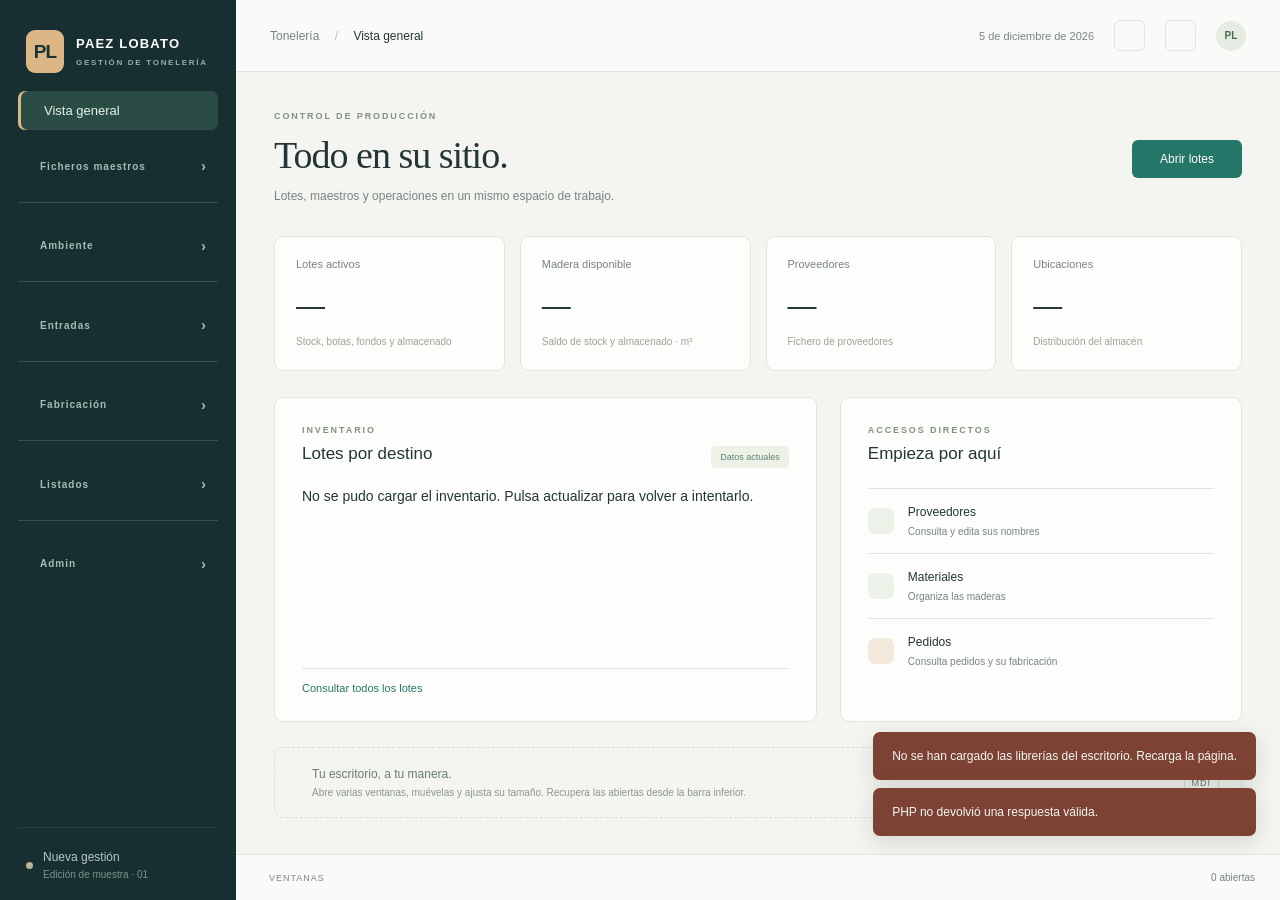
==== commit 15a30622: "retoques gestion y impresion.php" ====
--- a/gestion/index.html
+++ b/gestion/index.html
@@ -12,24 +12,26 @@
   <link rel="stylesheet" href="css/modulos.css?v=20261018c">
   <link rel="stylesheet" href="css/cuadrante-completo.css?v=20261019f">
   <link rel="stylesheet" href="css/listados.css?v=20261019a">
-  <link rel="stylesheet" href="css/navegacion.css?v=20261019a">
+  <link rel="stylesheet" href="css/navegacion.css?v=20261102a">
   <script defer src="../static/js/tabulator.min.js"></script>
   <script defer src="../static/js/xlsx.full.min.js"></script>
   <script defer src="../static/js/jspdf.umd.min.js"></script>
   <script defer src="../static/js/jspdf.plugin.autotable.min.js"></script>
   <script defer src="vendor/jspanel.js"></script>
   <script defer src="js/maestros.js?v=20261018d"></script>
-  <script defer src="js/gestion.js?v=20261019c"></script>
+  <script defer src="js/perfiles.js?v=20261102a"></script>
+  <script defer src="js/gestion.js?v=20261102a"></script>
+  <script defer src="js/pantalla-completa.js?v=20261102a"></script>
   <script defer src="js/ui-datos.js?v=20261019e"></script>
   <script defer src="js/maestros-catalogo.js?v=20261018a"></script>
-  <script defer src="js/pedidos.js?v=20261018a"></script>
+  <script defer src="js/pedidos.js?v=20261102a"></script>
   <script defer src="js/fabricacion-semanal.js?v=20261018a"></script>
   <script defer src="js/cuadrante-completo-modelo.js?v=20261018a"></script>
   <script defer src="js/cuadrante-anchuras.js?v=20261019d"></script>
   <script defer src="js/cuadrante-completo.js?v=20261019d"></script>
   <script defer src="js/listados-exportar.js?v=20261019c"></script>
   <script defer src="js/listados.js?v=20261019b"></script>
-  <link rel="stylesheet" href="css/operaciones.css?v=20261019e">
+  <link rel="stylesheet" href="css/operaciones.css?v=20261102a">
   <script defer src="js/operaciones.js?v=20261019e"></script>
   <script defer src="js/paneles.js?v=20261019e"></script>
   <script defer src="js/archivos-entidad.js?v=20261019e"></script>
@@ -48,9 +50,8 @@
   <script defer src="js/cubicaje.js?v=20261019e"></script>
   <script defer src="js/planificacion-entradas.js?v=20261019e"></script>
   <script defer src="js/entradas-planificadas.js?v=20261019e"></script>
-  <script defer src="js/planificacion-pedidos.js?v=20261019e"></script>
   <script defer src="js/documentos-envinados.js?v=20261019e"></script>
-  <script defer src="js/navegacion.js?v=20261019g"></script>
+  <script defer src="js/navegacion.js?v=20261102a"></script>
 </head>
 <body>
   <aside class="sidebar" aria-label="Menú de gestión">
@@ -70,7 +71,6 @@
         <button class="nav-item" data-view="puestos_trabajo"><i class="bi bi-person-workspace"></i> Puestos de trabajo</button>
         <hr class="nav-divider">
         <button class="nav-item" data-table="materiales"><i class="bi bi-layers"></i> Materiales</button>
-        <button class="nav-item" data-view="tostados"><i class="bi bi-fire"></i> Tostados</button>
         <button class="nav-item" data-view="dias_festivos"><i class="bi bi-calendar-event"></i> Días festivos</button>
         <hr class="nav-divider">
         <button class="nav-item" data-view="archivos_subidos"><i class="bi bi-paperclip"></i> Archivos subidos</button>
@@ -91,11 +91,8 @@
       </details>
       <details>
         <summary class="nav-category" title="Fabricación"><i class="bi bi-tools" aria-hidden="true"></i><span>Fabricación</span></summary>
-        <button class="nav-item" data-view="planificacion_pedidos"><i class="bi bi-diagram-3"></i> Planificación de pedidos</button>
-        <hr class="nav-divider">
         <button class="nav-item" data-view="pedidos"><i class="bi bi-clipboard-check"></i> Pedidos</button>
         <button class="nav-item" data-view="analiticas"><i class="bi bi-clipboard2-pulse"></i> Analíticas de vino</button>
-        <button class="nav-item" data-view="tipos_producto"><i class="bi bi-tags"></i> Tipos de producto</button>
         <button class="nav-item" data-view="fabricacion_semanal"><i class="bi bi-calendar-week"></i> Fabricación semanal</button>
         <hr class="nav-divider">
         <button class="nav-item" data-view="trazabilidad_procesado"><i class="bi bi-arrow-left-right"></i> Trazabilidad de procesado</button>
@@ -108,6 +105,11 @@
         <button class="nav-item" data-view="palets"><i class="bi bi-boxes"></i> Palets</button>
         <button class="nav-item" data-view="productos"><i class="bi bi-tags"></i> Productos</button>
         <button class="nav-item" data-view="cubicaje"><i class="bi bi-rulers"></i> Cubicaje estándar</button>
+        <details data-permiso="administrador">
+          <summary class="nav-category nav-subcategory" title="Maestros de fabricación"><i class="bi bi-sliders" aria-hidden="true"></i><span>Maestros de fabricación</span></summary>
+          <button class="nav-item" data-view="tipos_producto"><i class="bi bi-tags"></i> Tipos de producto</button>
+          <button class="nav-item" data-view="tostados"><i class="bi bi-fire"></i> Tostados</button>
+        </details>
       </details>
       <details>
         <summary class="nav-category" title="Listados"><i class="bi bi-bar-chart" aria-hidden="true"></i><span>Listados</span></summary>
@@ -133,7 +135,7 @@
   <div class="app-shell">
     <header class="topbar">
       <div class="breadcrumb">Tonelería <span>/</span> <strong id="current-title">Vista general</strong></div>
-      <div class="top-actions"><span id="today"></span><button id="refresh-home" class="icon-button" title="Actualizar resumen" aria-label="Actualizar resumen"><i class="bi bi-arrow-clockwise"></i></button><span class="avatar">PL</span></div>
+      <div class="top-actions"><span id="today"></span><button id="refresh-home" class="icon-button" title="Actualizar resumen" aria-label="Actualizar resumen"><i class="bi bi-arrow-clockwise"></i></button><button id="toggle-fullscreen" type="button" class="icon-button" title="Maximizar vista" aria-label="Maximizar vista" aria-pressed="false"><i class="bi bi-fullscreen" aria-hidden="true"></i></button><span class="avatar">PL</span></div>
     </header>
     <main id="desktop" aria-label="Escritorio de gestión">
       <div class="overview">
--- a/gestion/css/navegacion.css
+++ b/gestion/css/navegacion.css
@@ -1,2 +1,3 @@
 .sidebar-nav .nav-category{display:flex;align-items:center;gap:10px;list-style:none;padding:13px 12px;margin:12px 0 4px;border-radius:6px;color:#a4bdb3;font-size:10px;font-weight:600;letter-spacing:1px;line-height:1.5;cursor:pointer}.sidebar-nav .nav-category::-webkit-details-marker{display:none}.sidebar-nav .nav-category>i{font-size:15px;flex-shrink:0}.sidebar-nav .nav-category>span{min-width:0}.sidebar-nav .nav-category:after{float:none;margin-left:auto;font-size:15px;letter-spacing:0}.sidebar-nav .nav-category:hover{background:#244241;color:#fff}.sidebar-nav details:has(.nav-item.active)>.nav-category{color:#e0c397}.sidebar-nav details>details{margin-left:10px;padding-left:7px;border-left:1px solid #ffffff16}.sidebar-nav .nav-subcategory{font-size:11px;letter-spacing:.3px;margin-top:0;padding-top:9px;padding-bottom:9px}.sidebar-nav details>details .nav-item{padding-left:10px;font-size:12px;line-height:1.5}.sidebar-nav>.nav-item{margin-bottom:12px}
+[hidden]{display:none!important}
 @media(max-width:700px){.sidebar-nav .nav-category{justify-content:center;gap:0;padding:13px 8px;margin:7px 0}.sidebar-nav .nav-category>span{display:none}.sidebar-nav .nav-category>i{font-size:20px}.sidebar-nav .nav-category:after{display:none}.sidebar-nav details>details{margin-left:0;padding-left:0;border-left:0}.sidebar-nav details>details .nav-item{font-size:0;padding:13px 14px}.sidebar-nav .nav-subcategory>i{font-size:17px}}
